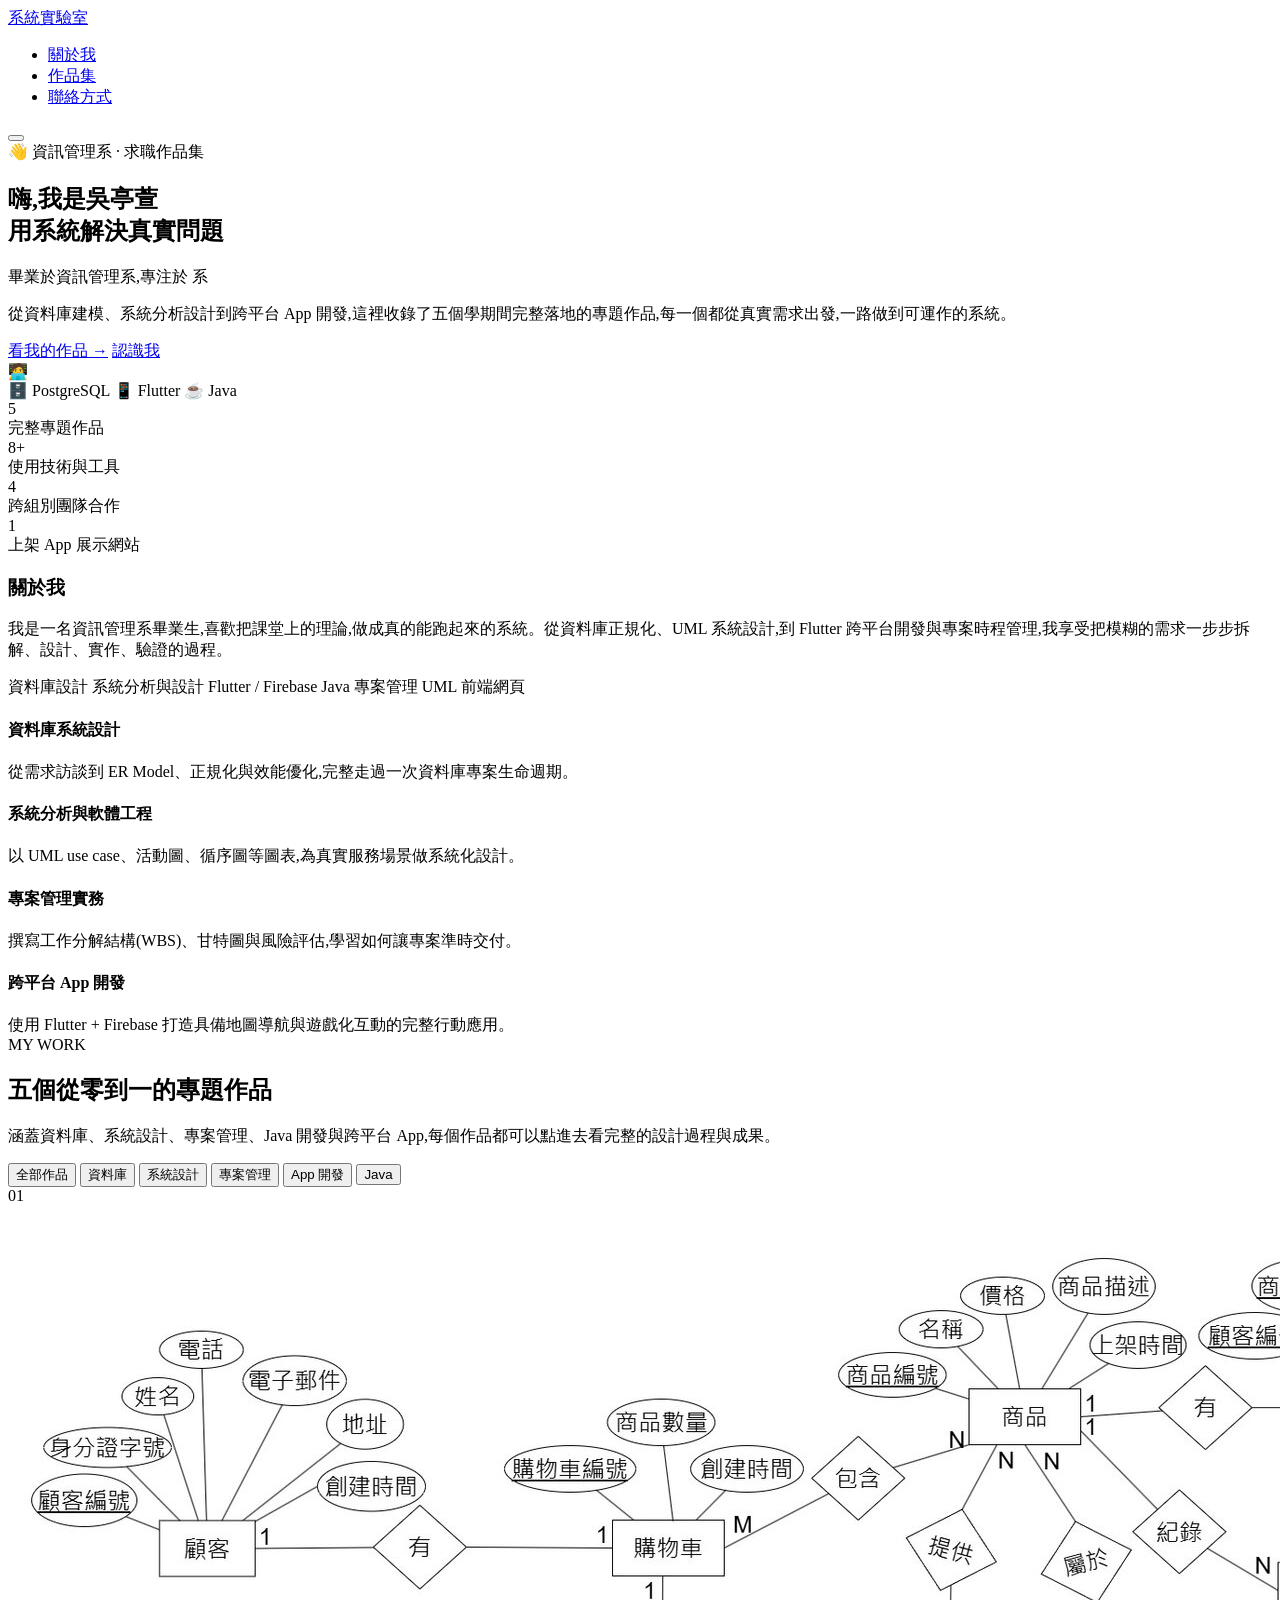
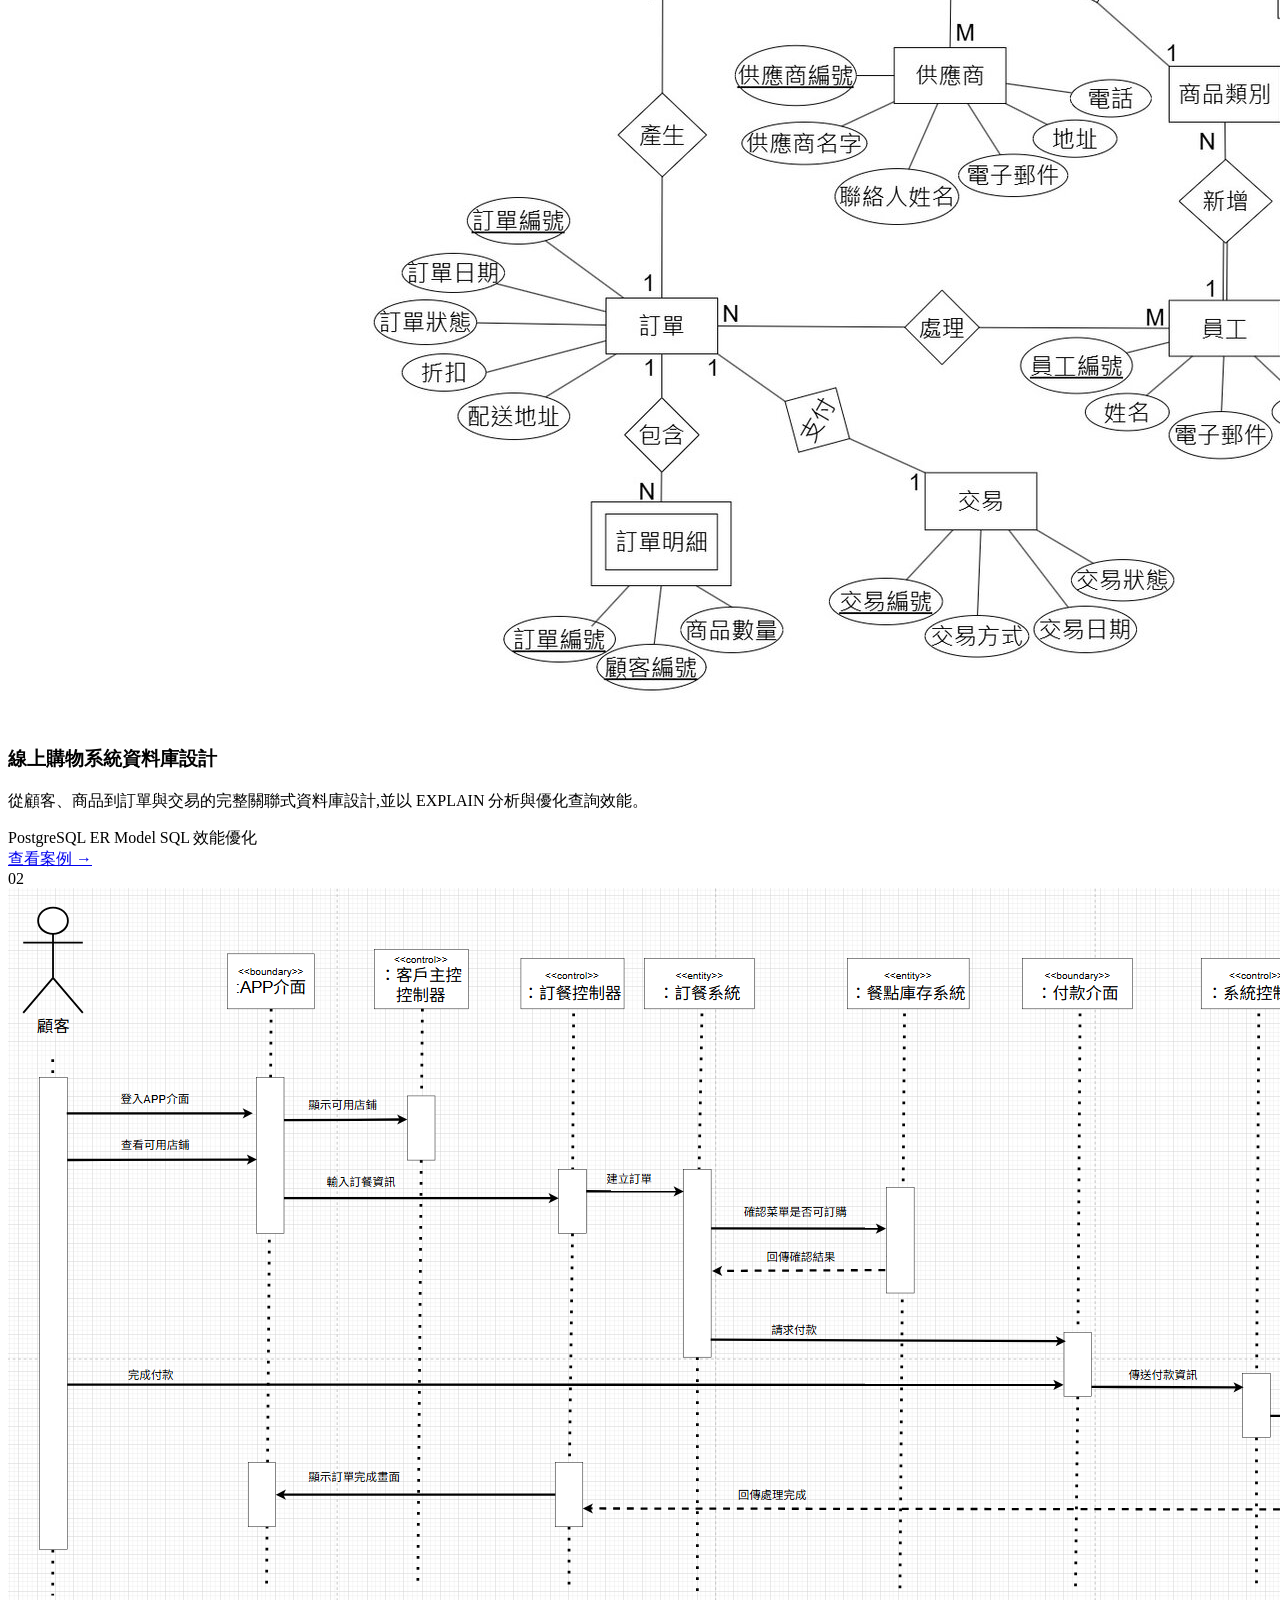
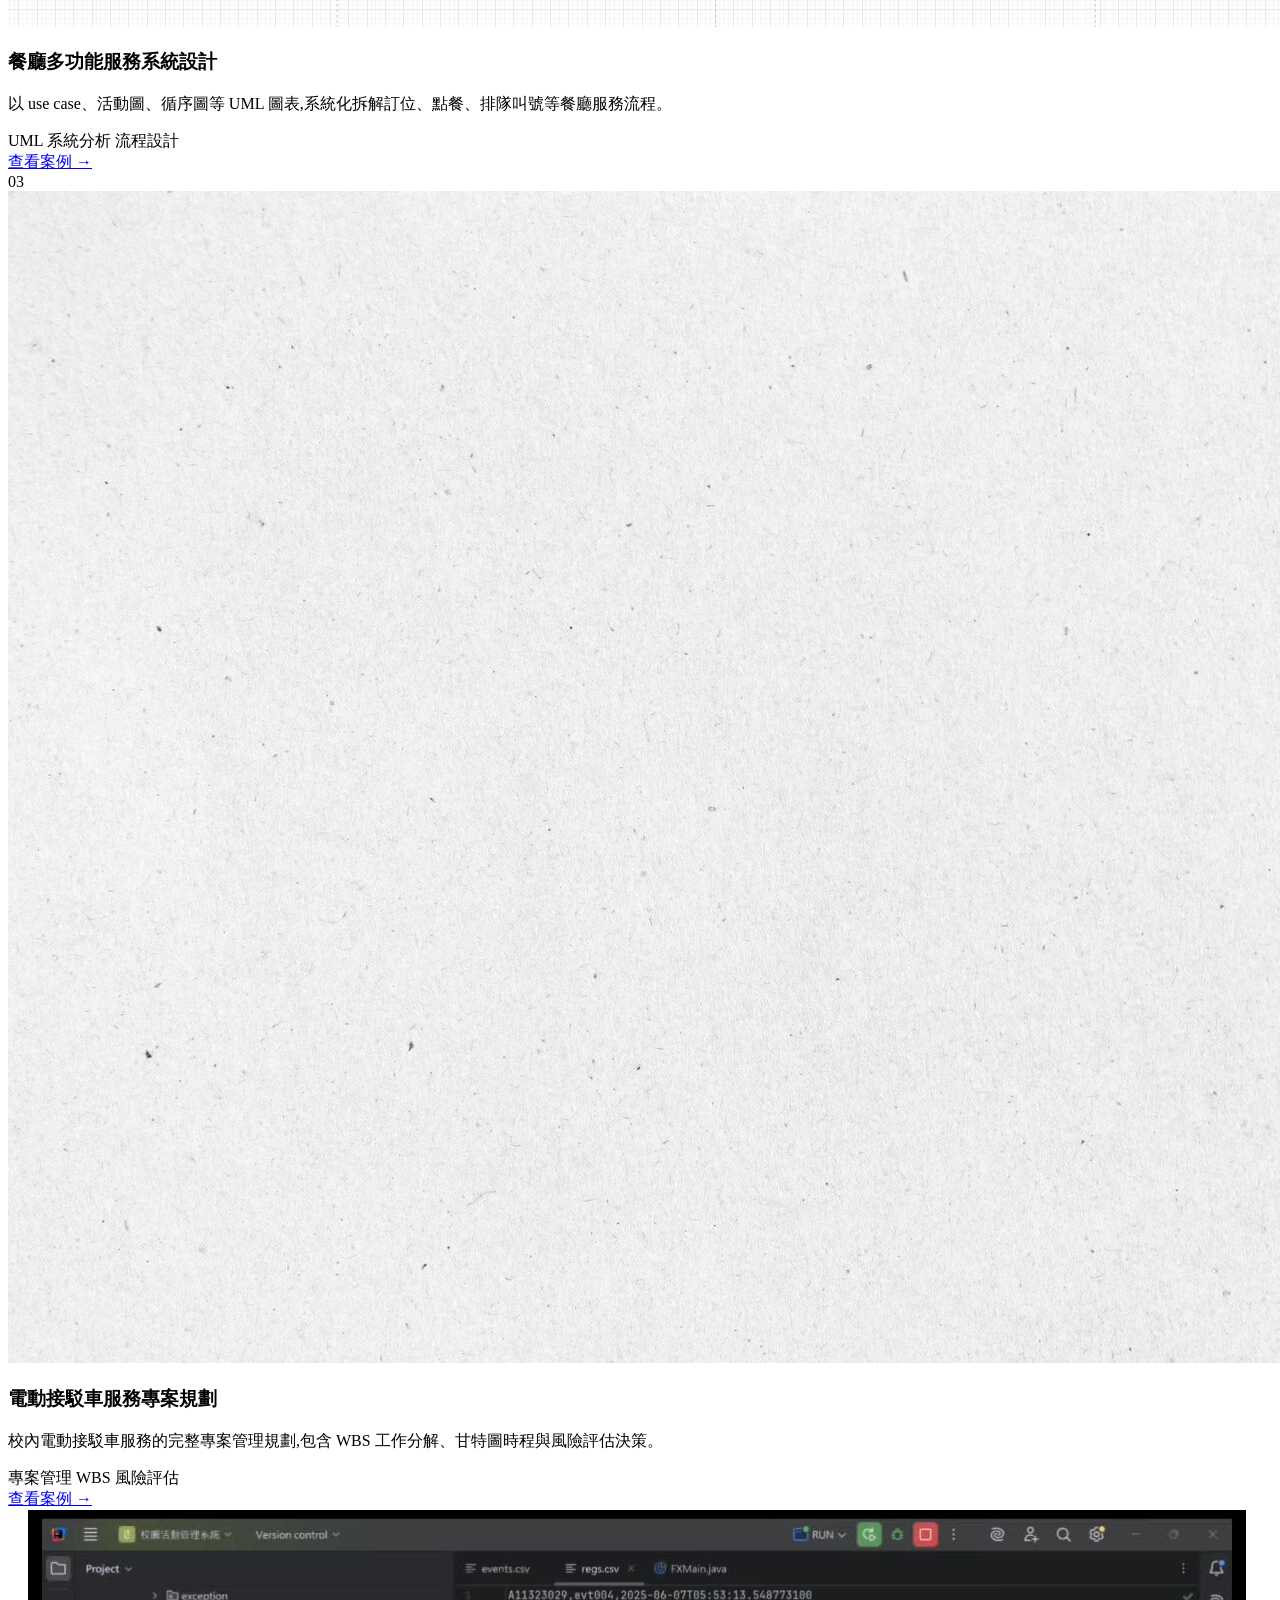
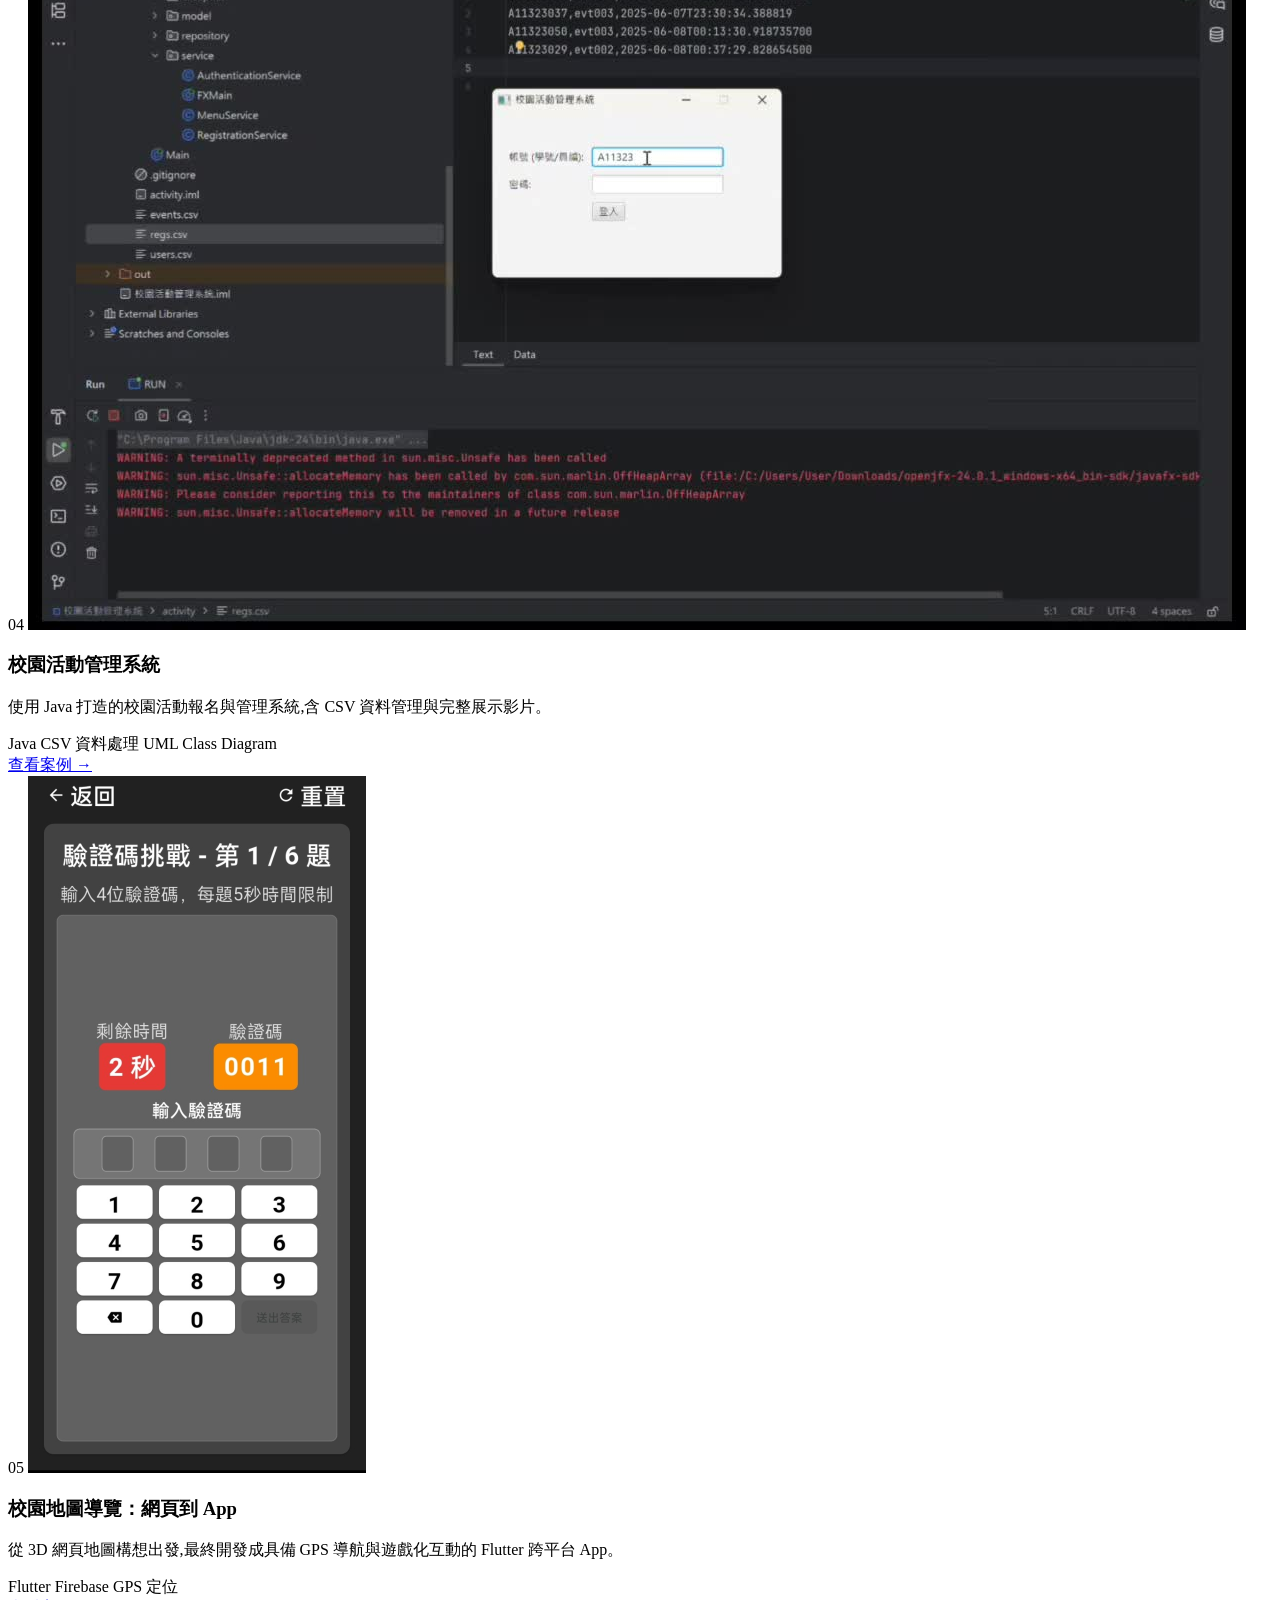
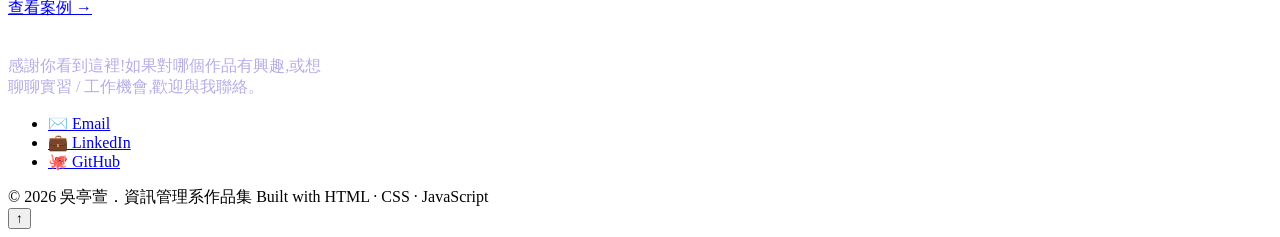
==== index.html @ a308c87e "Update index.html" ====
<!DOCTYPE html>
<html lang="zh-Hant">
<head>
<meta charset="UTF-8">
<meta name="viewport" content="width=device-width, initial-scale=1.0">
<title>吳亭萱｜資訊管理作品集</title>
<meta name="description" content="資訊管理系畢業生作品集 — 資料庫設計、系統分析、行動應用開發與專案管理案例展示">
<link rel="preconnect" href="https://fonts.googleapis.com">
<link href="https://fonts.googleapis.com/css2?family=Fredoka:wght@500;600;700&family=Noto+Sans+TC:wght@400;500;700;900&family=JetBrains+Mono:wght@500&display=swap" rel="stylesheet">
<link rel="stylesheet" href="style.css">
</head>
<body data-page="home">

<nav class="site-nav">
  <div class="container">
    <a href="index.html" class="brand"><span class="dot"></span>系統實驗室</a>
    <ul class="nav-links">
      <li><a href="index.html#about" data-nav="home">關於我</a></li>
      <li><a href="index.html#projects" data-nav="home">作品集</a></li>
      <li><a href="index.html#contact" data-nav="home">聯絡方式</a></li>
    </ul>
    <button class="nav-toggle" aria-label="開啟選單"><span></span></button>
  </div>
</nav>

<!-- ============ HERO ============ -->
<section class="hero">
  <div class="blob-field">
    <div class="blob b1"></div>
    <div class="blob b2"></div>
    <div class="blob b3"></div>
  </div>
  <div class="container hero-inner">
    <div>
      <span class="eyebrow">👋 資訊管理系 · 求職作品集</span>
      <h1>嗨,我是吳亭萱<br><span class="accent">用系統解決真實問題</span></h1>
      <p class="role-line">畢業於資訊管理系,專注於 <span class="type-target" data-roles="[&quot;資料庫設計&quot;,&quot;系統分析與設計&quot;,&quot;跨平台 App 開發&quot;,&quot;專案管理&quot;,&quot;前端網頁開發&quot;]"></span></p>
      <p class="hero-lede">從資料庫建模、系統分析設計到跨平台 App 開發,這裡收錄了五個學期間完整落地的專題作品,每一個都從真實需求出發,一路做到可運作的系統。</p>
      <div class="hero-cta">
        <a href="#projects" class="btn btn-primary">看我的作品 →</a>
        <a href="#about" class="btn btn-ghost">認識我</a>
      </div>
    </div>
    <div class="hero-visual">
      <div class="avatar-card"><span class="emoji">🧑‍💻</span></div>
      <span class="floating-tag t1">🗄️ PostgreSQL</span>
      <span class="floating-tag t2">📱 Flutter</span>
      <span class="floating-tag t3">☕ Java</span>
    </div>
  </div>
</section>

<div class="container">
  <div class="stats-bar">
    <div class="stat-card reveal">
      <div class="stat-num"><span data-count="5">0</span></div>
      <div class="stat-label">完整專題作品</div>
    </div>
    <div class="stat-card reveal d1">
      <div class="stat-num"><span data-count="8">0</span>+</div>
      <div class="stat-label">使用技術與工具</div>
    </div>
    <div class="stat-card reveal d2">
      <div class="stat-num"><span data-count="4">0</span></div>
      <div class="stat-label">跨組別團隊合作</div>
    </div>
    <div class="stat-card reveal d3">
      <div class="stat-num"><span data-count="1">0</span></div>
      <div class="stat-label">上架 App 展示網站</div>
    </div>
  </div>
</div>

<!-- ============ ABOUT ============ -->
<section class="section" id="about">
  <div class="container">
    <div class="about-grid">
      <div class="about-card reveal">
        <h3>關於我</h3>
        <p>我是一名資訊管理系畢業生,喜歡把課堂上的理論,做成真的能跑起來的系統。從資料庫正規化、UML 系統設計,到 Flutter 跨平台開發與專案時程管理,我享受把模糊的需求一步步拆解、設計、實作、驗證的過程。</p>
        <div class="skill-pills">
          <span class="pill">資料庫設計</span>
          <span class="pill pink">系統分析與設計</span>
          <span class="pill mint">Flutter / Firebase</span>
          <span class="pill yellow">Java</span>
          <span class="pill">專案管理</span>
          <span class="pill pink">UML</span>
          <span class="pill mint">前端網頁</span>
        </div>
      </div>
      <div class="timeline reveal d1">
        <div class="timeline-item">
          <span class="timeline-dot"></span>
          <div>
            <h4>資料庫系統設計</h4>
            <span>從需求訪談到 ER Model、正規化與效能優化,完整走過一次資料庫專案生命週期。</span>
          </div>
        </div>
        <div class="timeline-item">
          <span class="timeline-dot"></span>
          <div>
            <h4>系統分析與軟體工程</h4>
            <span>以 UML use case、活動圖、循序圖等圖表,為真實服務場景做系統化設計。</span>
          </div>
        </div>
        <div class="timeline-item">
          <span class="timeline-dot"></span>
          <div>
            <h4>專案管理實務</h4>
            <span>撰寫工作分解結構(WBS)、甘特圖與風險評估,學習如何讓專案準時交付。</span>
          </div>
        </div>
        <div class="timeline-item">
          <span class="timeline-dot"></span>
          <div>
            <h4>跨平台 App 開發</h4>
            <span>使用 Flutter + Firebase 打造具備地圖導航與遊戲化互動的完整行動應用。</span>
          </div>
        </div>
      </div>
    </div>
  </div>
</section>

<!-- ============ PROJECTS ============ -->
<section class="section" id="projects">
  <div class="container">
    <div class="section-head reveal">
      <span class="section-tag">MY WORK</span>
      <h2>五個從零到一的專題作品</h2>
      <p>涵蓋資料庫、系統設計、專案管理、Java 開發與跨平台 App,每個作品都可以點進去看完整的設計過程與成果。</p>
    </div>

    <div class="filter-tabs reveal">
      <button class="filter-tab active" data-filter="all">全部作品</button>
      <button class="filter-tab" data-filter="database">資料庫</button>
      <button class="filter-tab" data-filter="design">系統設計</button>
      <button class="filter-tab" data-filter="management">專案管理</button>
      <button class="filter-tab" data-filter="app">App 開發</button>
      <button class="filter-tab" data-filter="java">Java</button>
    </div>

    <div class="project-grid">

      <article class="project-card reveal" data-cat="database">
        <div class="project-thumb">
          <span class="project-num">01</span>
          <img src="assets/images/database/er_model.jpg" alt="線上購物系統 ER Model">
        </div>
        <div class="project-body">
          <h3>線上購物系統資料庫設計</h3>
          <p>從顧客、商品到訂單與交易的完整關聯式資料庫設計,並以 EXPLAIN 分析與優化查詢效能。</p>
          <div class="tag-stack">
            <span class="sticker c-violet">PostgreSQL</span>
            <span class="sticker c-mint">ER Model</span>
            <span class="sticker c-yellow">SQL 效能優化</span>
          </div>
          <a href="projects/database.html" class="card-link">查看案例 <span class="arrow">→</span></a>
        </div>
      </article>

      <article class="project-card reveal d1" data-cat="design">
        <div class="project-thumb">
          <span class="project-num">02</span>
          <img src="assets/images/restaurant/image44.png" alt="餐廳多功能服務系統">
        </div>
        <div class="project-body">
          <h3>餐廳多功能服務系統設計</h3>
          <p>以 use case、活動圖、循序圖等 UML 圖表,系統化拆解訂位、點餐、排隊叫號等餐廳服務流程。</p>
          <div class="tag-stack">
            <span class="sticker c-pink">UML</span>
            <span class="sticker c-violet">系統分析</span>
            <span class="sticker c-mint">流程設計</span>
          </div>
          <a href="projects/restaurant.html" class="card-link">查看案例 <span class="arrow">→</span></a>
        </div>
      </article>

      <article class="project-card reveal d2" data-cat="management">
        <div class="project-thumb">
          <span class="project-num">03</span>
          <img src="assets/images/shuttle/image1.jpeg" alt="電動接駁車服務專案">
        </div>
        <div class="project-body">
          <h3>電動接駁車服務專案規劃</h3>
          <p>校內電動接駁車服務的完整專案管理規劃,包含 WBS 工作分解、甘特圖時程與風險評估決策。</p>
          <div class="tag-stack">
            <span class="sticker c-yellow">專案管理</span>
            <span class="sticker c-violet">WBS</span>
            <span class="sticker c-mint">風險評估</span>
          </div>
          <a href="projects/shuttle.html" class="card-link">查看案例 <span class="arrow">→</span></a>
        </div>
      </article>

      <article class="project-card reveal d3" data-cat="java">
        <div class="project-thumb">
          <span class="project-num">04</span>
          <img src="assets/images/campusjava/video_thumb.jpg" alt="校園活動管理系統">
        </div>
        <div class="project-body">
          <h3>校園活動管理系統</h3>
          <p>使用 Java 打造的校園活動報名與管理系統,含 CSV 資料管理與完整展示影片。</p>
          <div class="tag-stack">
            <span class="sticker c-yellow">Java</span>
            <span class="sticker c-mint">CSV 資料處理</span>
            <span class="sticker c-pink">UML Class Diagram</span>
          </div>
          <a href="projects/campus-java.html" class="card-link">查看案例 <span class="arrow">→</span></a>
        </div>
      </article>

      <article class="project-card reveal d4" data-cat="app,web">
        <div class="project-thumb">
          <span class="project-num">05</span>
          <img src="assets/images/campusmap/map.png" alt="校園地圖導覽 App">
        </div>
        <div class="project-body">
          <h3>校園地圖導覽：網頁到 App</h3>
          <p>從 3D 網頁地圖構想出發,最終開發成具備 GPS 導航與遊戲化互動的 Flutter 跨平台 App。</p>
          <div class="tag-stack">
            <span class="sticker c-violet">Flutter</span>
            <span class="sticker c-mint">Firebase</span>
            <span class="sticker c-pink">GPS 定位</span>
          </div>
          <a href="projects/campus-map.html" class="card-link">查看案例 <span class="arrow">→</span></a>
        </div>
      </article>

    </div>
  </div>
</section>

<!-- ============ CONTACT / FOOTER ============ -->
<footer id="contact">
  <div class="container footer-inner">
    <div>
      <div class="brand" style="color:#fff; margin-bottom:10px;"><span class="dot"></span>系統實驗室</div>
      <p style="color:#B4AEE8; max-width: 320px;">感謝你看到這裡!如果對哪個作品有興趣,或想聊聊實習 / 工作機會,歡迎與我聯絡。</p>
    </div>
    <ul class="footer-links">
      <li><a href="mailto:a11323037@yuntech.edu.tw">✉️ Email</a></li>
      <li><a href="#">💼 LinkedIn</a></li>
      <li><a href="#">🐙 GitHub</a></li>
    </ul>
  </div>
  <div class="container footer-bottom">
    <span>© 2026 吳亭萱．資訊管理系作品集</span>
    <span>Built with HTML · CSS · JavaScript</span>
  </div>
</footer>

<script src="main.js"></script>
</body>
</html>
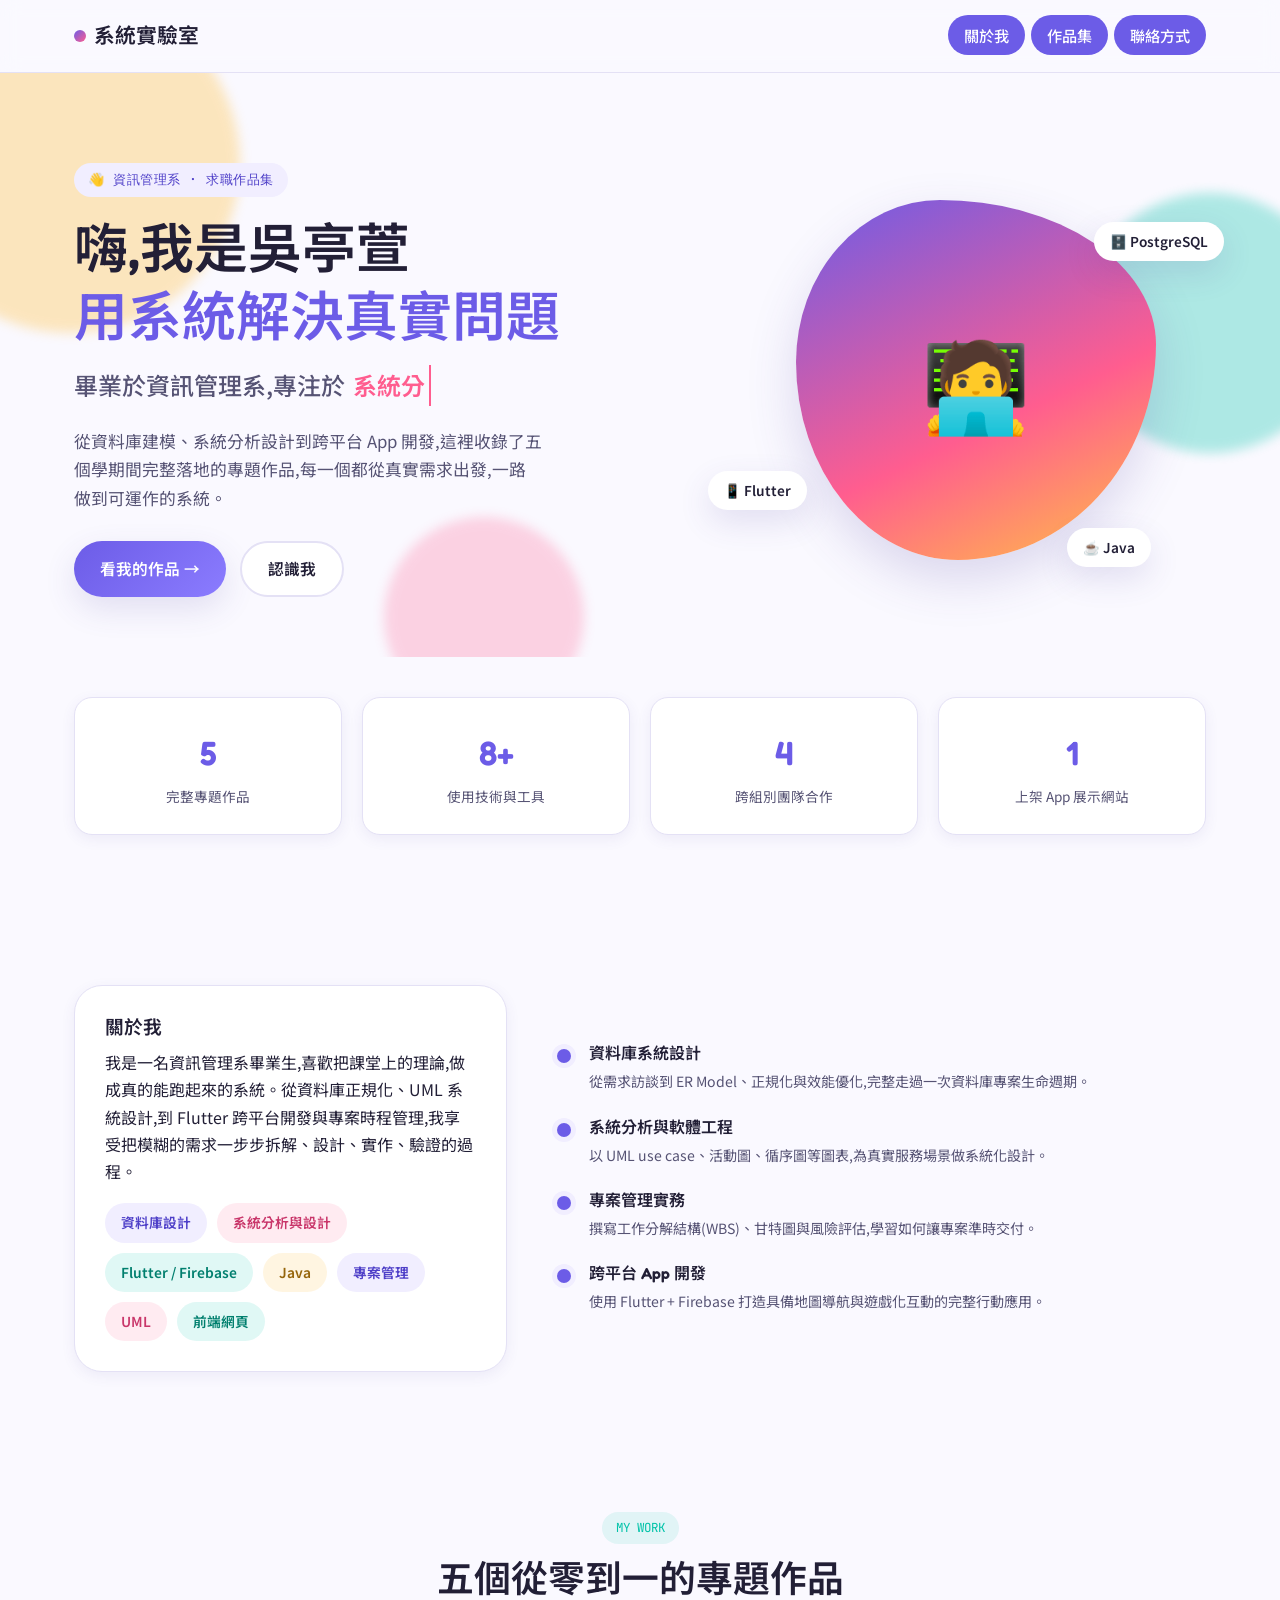
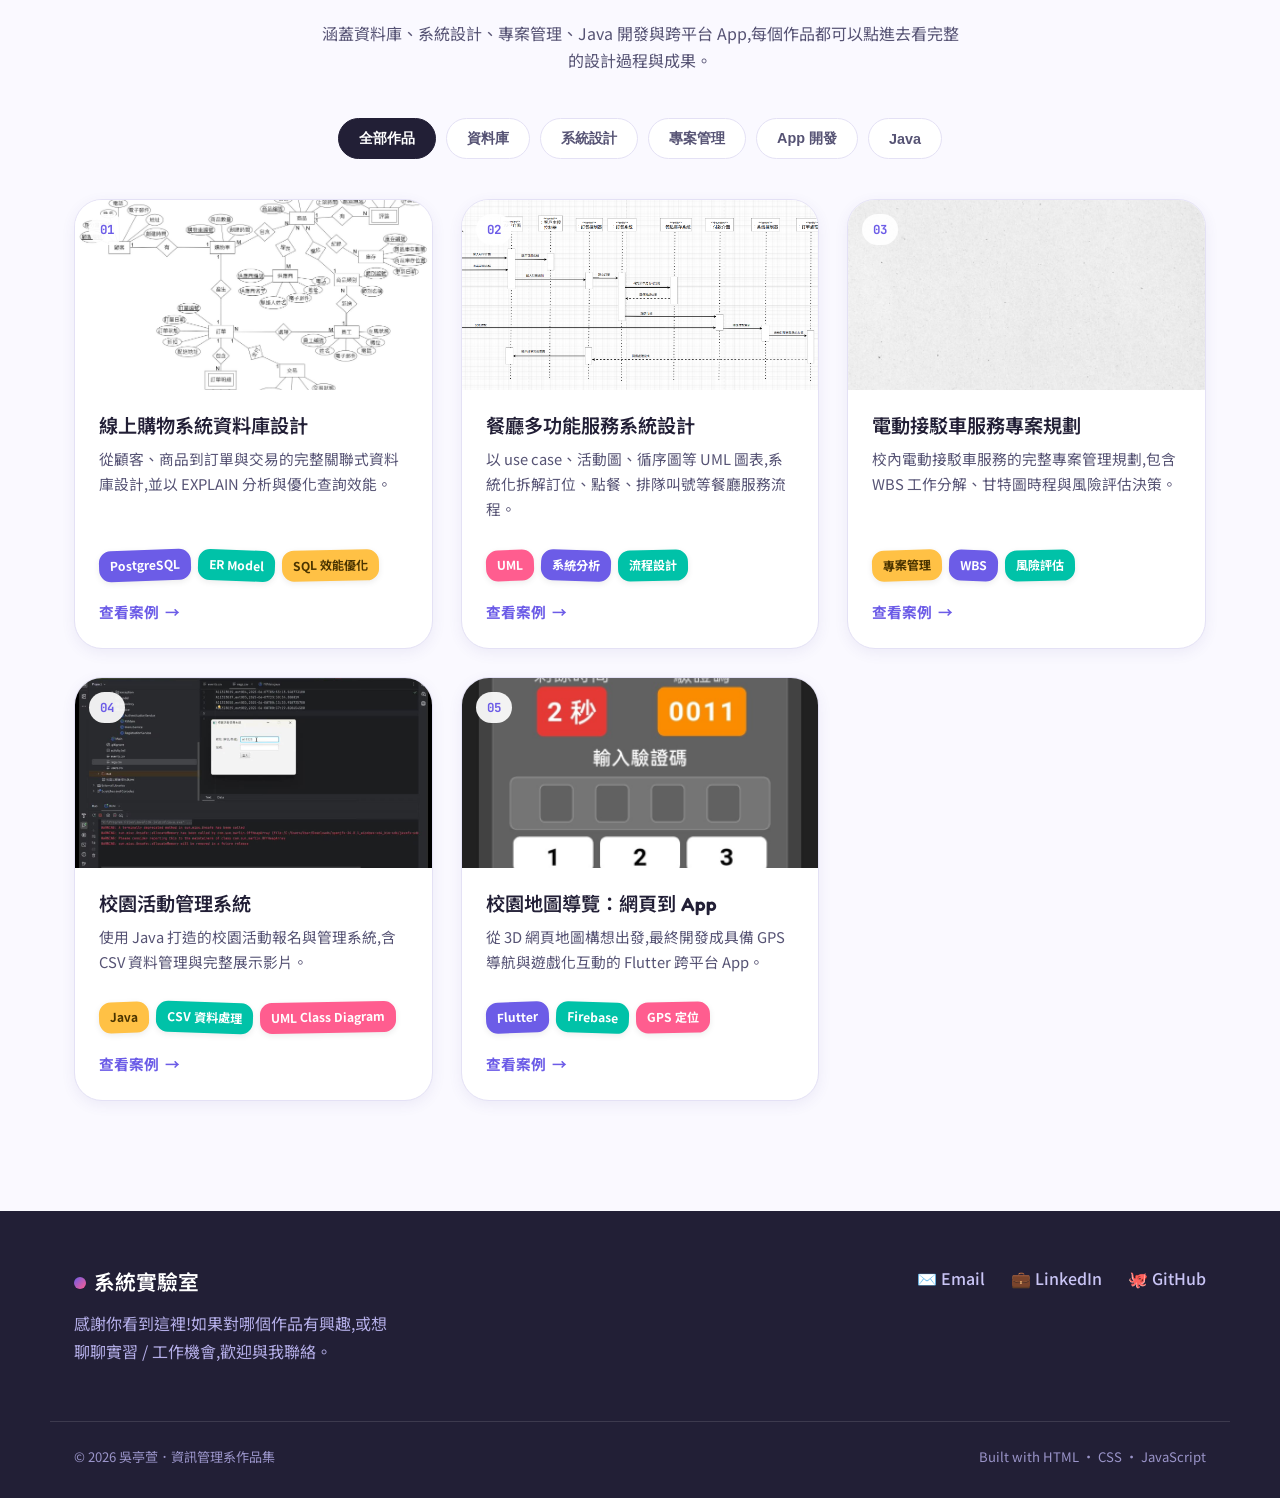
==== commit e65ed6f7: "Update index.html" ====
--- a/index.html
+++ b/index.html
@@ -239,9 +239,9 @@
       <p style="color:#B4AEE8; max-width: 320px;">感謝你看到這裡!如果對哪個作品有興趣,或想聊聊實習 / 工作機會,歡迎與我聯絡。</p>
     </div>
     <ul class="footer-links">
-      <li><a href="mailto:a11323037@yuntech.edu.tw">✉️ Email</a></li>
+      <li><a href="wutingxuan7@gmail.com">✉️ Email</a></li>
       <li><a href="#">💼 LinkedIn</a></li>
-      <li><a href="#">🐙 GitHub</a></li>
+      <li><a href="https://github.com/whiiiiiiiiiiiite/my-Portfolio.git">🐙 GitHub</a></li>
     </ul>
   </div>
   <div class="container footer-bottom">
--- a/style.css
+++ b/style.css
@@ -0,0 +1,743 @@
+/* ============================================================
+   系統實驗室 Portfolio — Design Tokens
+   ============================================================ */
+:root {
+  /* Color palette — 活潑清新 */
+  --violet: #6C5CE7;
+  --violet-dark: #4E3FC8;
+  --pink: #FF5D8F;
+  --mint: #00C2A8;
+  --yellow: #FFC145;
+  --sky: #3E9DFF;
+  --bg: #FAF9FF;
+  --bg-alt: #F1EEFF;
+  --card: #FFFFFF;
+  --ink: #221F36;
+  --ink-soft: #565374;
+  --line: #E4E1F5;
+
+  --radius-lg: 28px;
+  --radius-md: 18px;
+  --radius-sm: 12px;
+  --radius-pill: 999px;
+
+  --shadow-sm: 0 4px 14px rgba(76, 63, 156, 0.08);
+  --shadow-md: 0 12px 32px rgba(76, 63, 156, 0.14);
+  --shadow-lg: 0 20px 50px rgba(76, 63, 156, 0.18);
+
+  --font-display: 'Fredoka', 'Noto Sans TC', sans-serif;
+  --font-body: 'Noto Sans TC', 'Inter', sans-serif;
+  --font-mono: 'JetBrains Mono', monospace;
+
+  --maxw: 1180px;
+}
+
+* { box-sizing: border-box; }
+html { scroll-behavior: smooth; }
+
+body {
+  margin: 0;
+  background: var(--bg);
+  color: var(--ink);
+  font-family: var(--font-body);
+  line-height: 1.7;
+  -webkit-font-smoothing: antialiased;
+  overflow-x: hidden;
+}
+
+img { max-width: 100%; display: block; }
+a { color: inherit; text-decoration: none; }
+ul { margin: 0; padding: 0; list-style: none; }
+h1, h2, h3, h4 {
+  font-family: var(--font-display);
+  font-weight: 600;
+  margin: 0 0 0.5em;
+  line-height: 1.25;
+}
+p { margin: 0 0 1em; }
+
+.container {
+  max-width: var(--maxw);
+  margin: 0 auto;
+  padding: 0 24px;
+}
+
+/* Reduced motion respect */
+@media (prefers-reduced-motion: reduce) {
+  html { scroll-behavior: auto; }
+  * { animation-duration: 0.01ms !important; animation-iteration-count: 1 !important; transition-duration: 0.01ms !important; }
+}
+
+/* ============================================================
+   Background blobs (signature ambience)
+   ============================================================ */
+.blob-field {
+  position: absolute;
+  inset: 0;
+  overflow: hidden;
+  z-index: 0;
+  pointer-events: none;
+}
+.blob {
+  position: absolute;
+  border-radius: 50%;
+  filter: blur(6px);
+  opacity: 0.5;
+}
+.blob.b1 { width: 340px; height: 340px; background: var(--yellow); top: -80px; left: -100px; opacity: .35;}
+.blob.b2 { width: 260px; height: 260px; background: var(--mint); top: 120px; right: -60px; opacity: .3; }
+.blob.b3 { width: 200px; height: 200px; background: var(--pink); bottom: -60px; left: 30%; opacity: .25; }
+
+/* ============================================================
+   Nav
+   ============================================================ */
+.site-nav {
+  position: sticky;
+  top: 0;
+  z-index: 100;
+  background: rgba(250, 249, 255, 0.85);
+  backdrop-filter: blur(10px);
+  border-bottom: 1px solid var(--line);
+}
+.site-nav .container {
+  display: flex;
+  align-items: center;
+  justify-content: space-between;
+  height: 72px;
+}
+.brand {
+  font-family: var(--font-display);
+  font-weight: 600;
+  font-size: 1.3rem;
+  display: flex;
+  align-items: center;
+  gap: 8px;
+}
+.brand .dot {
+  width: 12px; height: 12px;
+  border-radius: 50%;
+  background: linear-gradient(135deg, var(--violet), var(--pink));
+  display: inline-block;
+}
+.nav-links {
+  display: flex;
+  gap: 6px;
+  align-items: center;
+}
+.nav-links a {
+  padding: 9px 16px;
+  border-radius: var(--radius-pill);
+  font-weight: 500;
+  font-size: 0.95rem;
+  color: var(--ink-soft);
+  transition: background .2s ease, color .2s ease;
+}
+.nav-links a:hover, .nav-links a.active {
+  background: var(--violet);
+  color: #fff;
+}
+.nav-toggle {
+  display: none;
+  width: 42px; height: 42px;
+  border-radius: var(--radius-sm);
+  border: none;
+  background: var(--bg-alt);
+  cursor: pointer;
+  position: relative;
+}
+.nav-toggle span, .nav-toggle::before, .nav-toggle::after {
+  content: '';
+  position: absolute;
+  left: 10px; right: 10px;
+  height: 2px;
+  background: var(--ink);
+  transition: transform .25s ease, opacity .25s ease;
+}
+.nav-toggle::before { top: 14px; }
+.nav-toggle span { top: 20px; }
+.nav-toggle::after { top: 26px; }
+.nav-toggle.open::before { transform: translateY(6px) rotate(45deg); }
+.nav-toggle.open::after { transform: translateY(-6px) rotate(-45deg); }
+.nav-toggle.open span { opacity: 0; }
+
+/* ============================================================
+   Buttons
+   ============================================================ */
+.btn {
+  display: inline-flex;
+  align-items: center;
+  gap: 8px;
+  padding: 13px 26px;
+  border-radius: var(--radius-pill);
+  font-weight: 600;
+  font-size: 0.98rem;
+  cursor: pointer;
+  border: none;
+  transition: transform .18s ease, box-shadow .18s ease;
+}
+.btn:hover { transform: translateY(-2px); }
+.btn-primary {
+  background: linear-gradient(135deg, var(--violet), #8B7CFF);
+  color: #fff;
+  box-shadow: var(--shadow-md);
+}
+.btn-primary:hover { box-shadow: var(--shadow-lg); }
+.btn-ghost {
+  background: #fff;
+  color: var(--ink);
+  border: 2px solid var(--line);
+}
+.btn-ghost:hover { border-color: var(--violet); color: var(--violet); }
+.btn-sm { padding: 9px 18px; font-size: 0.88rem; }
+
+/* ============================================================
+   Hero
+   ============================================================ */
+.hero {
+  position: relative;
+  padding: 90px 0 60px;
+}
+.hero-inner {
+  position: relative;
+  z-index: 2;
+  display: grid;
+  grid-template-columns: 1.15fr 0.85fr;
+  gap: 48px;
+  align-items: center;
+}
+.eyebrow {
+  display: inline-flex;
+  align-items: center;
+  gap: 8px;
+  font-family: var(--font-mono);
+  font-size: 0.82rem;
+  letter-spacing: .04em;
+  background: var(--bg-alt);
+  color: var(--violet-dark);
+  padding: 6px 14px;
+  border-radius: var(--radius-pill);
+  margin-bottom: 18px;
+}
+.hero h1 {
+  font-size: clamp(2.2rem, 4.2vw, 3.4rem);
+  margin-bottom: 14px;
+}
+.hero h1 .accent { color: var(--violet); }
+.role-line {
+  font-size: clamp(1.1rem, 2vw, 1.5rem);
+  font-weight: 500;
+  color: var(--ink-soft);
+  height: 1.8em;
+  display: flex;
+  align-items: center;
+  margin-bottom: 20px;
+}
+.role-line .type-target {
+  color: var(--pink);
+  font-weight: 600;
+  margin-left: 8px;
+  border-right: 2px solid var(--pink);
+  padding-right: 4px;
+}
+.hero-lede {
+  max-width: 52ch;
+  color: var(--ink-soft);
+  font-size: 1.05rem;
+  margin-bottom: 28px;
+}
+.hero-cta { display: flex; gap: 14px; flex-wrap: wrap; }
+
+.hero-visual {
+  position: relative;
+  display: flex;
+  align-items: center;
+  justify-content: center;
+}
+.avatar-card {
+  position: relative;
+  width: 100%;
+  max-width: 360px;
+  aspect-ratio: 1;
+  border-radius: 40% 60% 55% 45% / 45% 40% 60% 55%;
+  background: linear-gradient(155deg, var(--violet), var(--pink) 60%, var(--yellow));
+  display: flex;
+  align-items: center;
+  justify-content: center;
+  box-shadow: var(--shadow-lg);
+  animation: blob-morph 10s ease-in-out infinite;
+}
+.avatar-card .emoji { font-size: 5.5rem; }
+@keyframes blob-morph {
+  0%, 100% { border-radius: 40% 60% 55% 45% / 45% 40% 60% 55%; }
+  50% { border-radius: 58% 42% 40% 60% / 55% 60% 40% 45%; }
+}
+.floating-tag {
+  position: absolute;
+  background: #fff;
+  padding: 8px 16px;
+  border-radius: var(--radius-pill);
+  box-shadow: var(--shadow-md);
+  font-size: 0.85rem;
+  font-weight: 600;
+  display: flex;
+  align-items: center;
+  gap: 6px;
+  animation: float 5s ease-in-out infinite;
+}
+.floating-tag.t1 { top: 6%; right: -4%; animation-delay: .2s; }
+.floating-tag.t2 { bottom: 14%; left: -8%; animation-delay: 1.2s; }
+.floating-tag.t3 { bottom: -2%; right: 12%; animation-delay: 2.1s; }
+@keyframes float {
+  0%, 100% { transform: translateY(0); }
+  50% { transform: translateY(-10px); }
+}
+
+/* ============================================================
+   Stats
+   ============================================================ */
+.stats-bar {
+  display: grid;
+  grid-template-columns: repeat(4, 1fr);
+  gap: 20px;
+  margin: 40px 0 80px;
+}
+.stat-card {
+  background: var(--card);
+  border-radius: var(--radius-md);
+  padding: 26px 20px;
+  text-align: center;
+  box-shadow: var(--shadow-sm);
+  border: 1px solid var(--line);
+}
+.stat-num {
+  font-family: var(--font-display);
+  font-size: 2.1rem;
+  font-weight: 600;
+  color: var(--violet);
+}
+.stat-label { font-size: 0.85rem; color: var(--ink-soft); margin-top: 4px; }
+
+/* ============================================================
+   Section headers
+   ============================================================ */
+.section { padding: 70px 0; }
+.section-head { max-width: 640px; margin: 0 auto 44px; text-align: center; }
+.section-head h2 { font-size: clamp(1.7rem, 3vw, 2.3rem); }
+.section-head p { color: var(--ink-soft); }
+.section-tag {
+  display: inline-block;
+  font-family: var(--font-mono);
+  font-size: 0.78rem;
+  color: var(--mint);
+  background: rgba(0,194,168,0.1);
+  padding: 5px 14px;
+  border-radius: var(--radius-pill);
+  margin-bottom: 12px;
+}
+
+/* ============================================================
+   About
+   ============================================================ */
+.about-grid {
+  display: grid;
+  grid-template-columns: 0.8fr 1.2fr;
+  gap: 50px;
+  align-items: center;
+}
+.about-card {
+  background: var(--card);
+  border-radius: var(--radius-lg);
+  padding: 30px;
+  box-shadow: var(--shadow-sm);
+  border: 1px solid var(--line);
+}
+.skill-pills { display: flex; flex-wrap: wrap; gap: 10px; margin-top: 18px; }
+.pill {
+  background: var(--bg-alt);
+  color: var(--violet-dark);
+  padding: 8px 16px;
+  border-radius: var(--radius-pill);
+  font-size: 0.86rem;
+  font-weight: 600;
+}
+.pill.pink { background: rgba(255,93,143,.12); color: #C9366A; }
+.pill.mint { background: rgba(0,194,168,.12); color: #007F6E; }
+.pill.yellow { background: rgba(255,193,69,.16); color: #96650A; }
+
+.timeline { display: flex; flex-direction: column; gap: 22px; }
+.timeline-item { display: flex; gap: 18px; }
+.timeline-dot {
+  width: 14px; height: 14px; border-radius: 50%;
+  background: var(--violet); margin-top: 6px; flex-shrink: 0;
+  box-shadow: 0 0 0 5px var(--bg-alt);
+}
+.timeline-item h4 { margin-bottom: 4px; }
+.timeline-item span { color: var(--ink-soft); font-size: 0.88rem; }
+
+/* ============================================================
+   Filter tabs
+   ============================================================ */
+.filter-tabs {
+  display: flex;
+  gap: 10px;
+  flex-wrap: wrap;
+  justify-content: center;
+  margin-bottom: 40px;
+}
+.filter-tab {
+  padding: 10px 20px;
+  border-radius: var(--radius-pill);
+  background: var(--card);
+  border: 1.5px solid var(--line);
+  font-weight: 600;
+  font-size: 0.9rem;
+  cursor: pointer;
+  transition: all .2s ease;
+  color: var(--ink-soft);
+}
+.filter-tab:hover { border-color: var(--violet); color: var(--violet); }
+.filter-tab.active {
+  background: var(--ink);
+  border-color: var(--ink);
+  color: #fff;
+}
+
+/* ============================================================
+   Project cards grid
+   ============================================================ */
+.project-grid {
+  display: grid;
+  grid-template-columns: repeat(auto-fit, minmax(320px, 1fr));
+  gap: 28px;
+}
+.project-card {
+  background: var(--card);
+  border-radius: var(--radius-lg);
+  overflow: hidden;
+  border: 1px solid var(--line);
+  box-shadow: var(--shadow-sm);
+  transition: transform .3s ease, box-shadow .3s ease;
+  display: flex;
+  flex-direction: column;
+}
+.project-card:hover { transform: translateY(-8px); box-shadow: var(--shadow-lg); }
+.project-thumb {
+  height: 190px;
+  overflow: hidden;
+  position: relative;
+  background: var(--bg-alt);
+}
+.project-thumb img {
+  width: 100%; height: 100%; object-fit: cover;
+  transition: transform .4s ease;
+}
+.project-card:hover .project-thumb img { transform: scale(1.06); }
+.project-num {
+  position: absolute;
+  top: 14px; left: 14px;
+  background: rgba(255,255,255,0.92);
+  font-family: var(--font-mono);
+  font-size: 0.78rem;
+  font-weight: 700;
+  padding: 5px 11px;
+  border-radius: var(--radius-pill);
+  color: var(--violet);
+}
+.project-body { padding: 24px; display: flex; flex-direction: column; flex: 1; }
+.project-body h3 { font-size: 1.2rem; margin-bottom: 8px; }
+.project-body p { color: var(--ink-soft); font-size: 0.92rem; flex: 1; }
+.tag-stack { display: flex; flex-wrap: wrap; gap: 7px; margin: 14px 0 18px; }
+.sticker {
+  font-size: 0.76rem;
+  font-weight: 700;
+  padding: 5px 11px;
+  border-radius: var(--radius-sm);
+  transform: rotate(var(--r, -2deg));
+  box-shadow: 0 2px 6px rgba(0,0,0,0.08);
+}
+.sticker:nth-child(2n) { --r: 2deg; }
+.sticker:nth-child(3n) { --r: -1deg; }
+.sticker.c-violet { background: var(--violet); color: #fff; }
+.sticker.c-pink { background: var(--pink); color: #fff; }
+.sticker.c-mint { background: var(--mint); color: #fff; }
+.sticker.c-yellow { background: var(--yellow); color: #4A3400; }
+.sticker.c-sky { background: var(--sky); color: #fff; }
+.card-link {
+  display: inline-flex;
+  align-items: center;
+  gap: 6px;
+  font-weight: 700;
+  color: var(--violet);
+  font-size: 0.92rem;
+}
+.card-link .arrow { transition: transform .2s ease; }
+.project-card:hover .card-link .arrow { transform: translateX(5px); }
+
+/* ============================================================
+   Reveal-on-scroll
+   ============================================================ */
+.reveal {
+  opacity: 0;
+  transform: translateY(24px);
+  transition: opacity .7s ease, transform .7s ease;
+}
+.reveal.in-view { opacity: 1; transform: translateY(0); }
+.reveal.d1 { transition-delay: .08s; }
+.reveal.d2 { transition-delay: .16s; }
+.reveal.d3 { transition-delay: .24s; }
+.reveal.d4 { transition-delay: .32s; }
+
+/* ============================================================
+   Footer
+   ============================================================ */
+footer {
+  background: var(--ink);
+  color: #E7E4FF;
+  padding: 54px 0 30px;
+  margin-top: 40px;
+}
+.footer-inner { display: flex; justify-content: space-between; align-items: flex-start; flex-wrap: wrap; gap: 30px; }
+.footer-links { display: flex; gap: 26px; flex-wrap: wrap; }
+.footer-links a { color: #C9C4F5; font-weight: 500; }
+.footer-links a:hover { color: #fff; }
+.footer-bottom {
+  margin-top: 40px;
+  padding-top: 24px;
+  border-top: 1px solid rgba(255,255,255,0.12);
+  font-size: 0.82rem;
+  color: #9A94C9;
+  display: flex;
+  justify-content: space-between;
+  flex-wrap: wrap;
+  gap: 10px;
+}
+
+/* ============================================================
+   Back to top
+   ============================================================ */
+.back-to-top {
+  position: fixed;
+  right: 24px; bottom: 24px;
+  width: 48px; height: 48px;
+  border-radius: 50%;
+  background: var(--violet);
+  color: #fff;
+  border: none;
+  cursor: pointer;
+  display: flex;
+  align-items: center;
+  justify-content: center;
+  box-shadow: var(--shadow-md);
+  opacity: 0;
+  visibility: hidden;
+  transform: translateY(10px);
+  transition: all .3s ease;
+  z-index: 90;
+  font-size: 1.2rem;
+}
+.back-to-top.show { opacity: 1; visibility: visible; transform: translateY(0); }
+.back-to-top:hover { background: var(--violet-dark); }
+
+/* ============================================================
+   Project detail page
+   ============================================================ */
+.proj-header {
+  padding: 60px 0 40px;
+  position: relative;
+}
+.proj-header .container { position: relative; z-index: 2; }
+.back-link {
+  display: inline-flex;
+  align-items: center;
+  gap: 6px;
+  color: var(--ink-soft);
+  font-weight: 600;
+  font-size: 0.9rem;
+  margin-bottom: 22px;
+}
+.back-link:hover { color: var(--violet); }
+.proj-header h1 { font-size: clamp(1.9rem, 4vw, 2.7rem); max-width: 800px; }
+.proj-subtitle { color: var(--ink-soft); font-size: 1.05rem; max-width: 640px; margin-bottom: 22px; }
+.proj-meta {
+  display: flex;
+  gap: 34px;
+  flex-wrap: wrap;
+  margin: 28px 0;
+  padding: 22px 0;
+  border-top: 1px solid var(--line);
+  border-bottom: 1px solid var(--line);
+}
+.meta-item .label { font-size: 0.76rem; text-transform: uppercase; letter-spacing: .05em; color: var(--ink-soft); margin-bottom: 4px; }
+.meta-item .value { font-weight: 700; font-family: var(--font-display); }
+.proj-cover {
+  border-radius: var(--radius-lg);
+  overflow: hidden;
+  box-shadow: var(--shadow-lg);
+  margin: 30px 0 10px;
+  border: 1px solid var(--line);
+}
+.proj-cover img { width: 100%; }
+
+.content-grid {
+  display: grid;
+  grid-template-columns: 1fr 1fr;
+  gap: 40px;
+  margin-bottom: 60px;
+}
+.content-block h3 {
+  font-size: 1.25rem;
+  display: flex;
+  align-items: center;
+  gap: 10px;
+}
+.content-block h3 .num {
+  font-family: var(--font-mono);
+  font-size: 0.85rem;
+  background: var(--bg-alt);
+  color: var(--violet);
+  width: 28px; height: 28px;
+  border-radius: 50%;
+  display: flex;
+  align-items: center;
+  justify-content: center;
+}
+.content-block p, .content-block li { color: var(--ink-soft); }
+.content-block ul { display: flex; flex-direction: column; gap: 8px; }
+.content-block li { position: relative; padding-left: 22px; }
+.content-block li::before {
+  content: '';
+  position: absolute; left: 0; top: 9px;
+  width: 8px; height: 8px; border-radius: 2px;
+  background: var(--mint);
+  transform: rotate(45deg);
+}
+
+.gallery {
+  display: grid;
+  grid-template-columns: repeat(auto-fit, minmax(260px, 1fr));
+  gap: 18px;
+  margin: 20px 0 60px;
+}
+.gallery figure {
+  margin: 0;
+  border-radius: var(--radius-md);
+  overflow: hidden;
+  border: 1px solid var(--line);
+  background: var(--card);
+  cursor: zoom-in;
+  box-shadow: var(--shadow-sm);
+}
+.gallery img {
+  width: 100%; height: 210px; object-fit: cover;
+  transition: transform .35s ease;
+}
+.gallery figure:hover img { transform: scale(1.05); }
+.gallery figcaption {
+  padding: 12px 16px;
+  font-size: 0.85rem;
+  color: var(--ink-soft);
+  font-weight: 600;
+}
+
+.video-block {
+  border-radius: var(--radius-lg);
+  overflow: hidden;
+  border: 1px solid var(--line);
+  box-shadow: var(--shadow-md);
+  margin: 20px 0 60px;
+}
+.video-block video { width: 100%; display: block; background: #000; }
+
+.resource-row { display: flex; gap: 14px; flex-wrap: wrap; margin-bottom: 60px; }
+.resource-chip {
+  display: flex;
+  align-items: center;
+  gap: 10px;
+  background: var(--card);
+  border: 1px solid var(--line);
+  padding: 12px 18px;
+  border-radius: var(--radius-md);
+  font-weight: 600;
+  font-size: 0.9rem;
+  box-shadow: var(--shadow-sm);
+  transition: transform .2s ease, border-color .2s ease;
+}
+.resource-chip:hover { transform: translateY(-3px); border-color: var(--violet); }
+
+.next-project {
+  background: linear-gradient(135deg, var(--violet), #8B7CFF);
+  border-radius: var(--radius-lg);
+  padding: 40px;
+  color: #fff;
+  display: flex;
+  justify-content: space-between;
+  align-items: center;
+  flex-wrap: wrap;
+  gap: 20px;
+  margin-bottom: 20px;
+}
+.next-project .label { font-family: var(--font-mono); font-size: 0.8rem; opacity: .85; }
+.next-project h3 { margin: 6px 0 0; font-size: 1.4rem; }
+.next-project .btn-ghost { background: #fff; border-color: #fff; }
+
+/* ============================================================
+   Lightbox
+   ============================================================ */
+.lightbox {
+  position: fixed; inset: 0;
+  background: rgba(20, 18, 40, 0.92);
+  display: none;
+  align-items: center;
+  justify-content: center;
+  z-index: 200;
+  padding: 40px;
+}
+.lightbox.open { display: flex; }
+.lightbox img {
+  max-width: 90vw; max-height: 82vh;
+  border-radius: var(--radius-md);
+  box-shadow: 0 20px 60px rgba(0,0,0,0.5);
+}
+.lightbox-caption {
+  position: absolute;
+  bottom: 30px; left: 0; right: 0;
+  text-align: center;
+  color: #fff;
+  font-size: 0.95rem;
+}
+.lightbox-close, .lightbox-prev, .lightbox-next {
+  position: absolute;
+  background: rgba(255,255,255,0.12);
+  color: #fff;
+  border: none;
+  width: 46px; height: 46px;
+  border-radius: 50%;
+  font-size: 1.3rem;
+  cursor: pointer;
+  display: flex; align-items: center; justify-content: center;
+  transition: background .2s ease;
+}
+.lightbox-close:hover, .lightbox-prev:hover, .lightbox-next:hover { background: rgba(255,255,255,0.25); }
+.lightbox-close { top: 26px; right: 26px; }
+.lightbox-prev { left: 26px; top: 50%; transform: translateY(-50%); }
+.lightbox-next { right: 26px; top: 50%; transform: translateY(-50%); }
+
+/* ============================================================
+   Responsive
+   ============================================================ */
+@media (max-width: 880px) {
+  .hero-inner { grid-template-columns: 1fr; }
+  .hero-visual { order: -1; max-width: 280px; margin: 0 auto 20px; }
+  .about-grid { grid-template-columns: 1fr; }
+  .content-grid { grid-template-columns: 1fr; gap: 26px; }
+  .stats-bar { grid-template-columns: repeat(2, 1fr); }
+}
+@media (max-width: 720px) {
+  .nav-links { position: fixed; top: 72px; left: 0; right: 0; background: var(--bg); flex-direction: column; align-items: stretch; padding: 12px 20px 20px; border-bottom: 1px solid var(--line); transform: translateY(-140%); transition: transform .3s ease; }
+  .nav-links.open { transform: translateY(0); }
+  .nav-links a { text-align: center; padding: 12px; }
+  .nav-toggle { display: block; }
+  .hero { padding: 50px 0 40px; }
+  .proj-meta { gap: 20px; }
+  .next-project { flex-direction: column; align-items: flex-start; }
+}
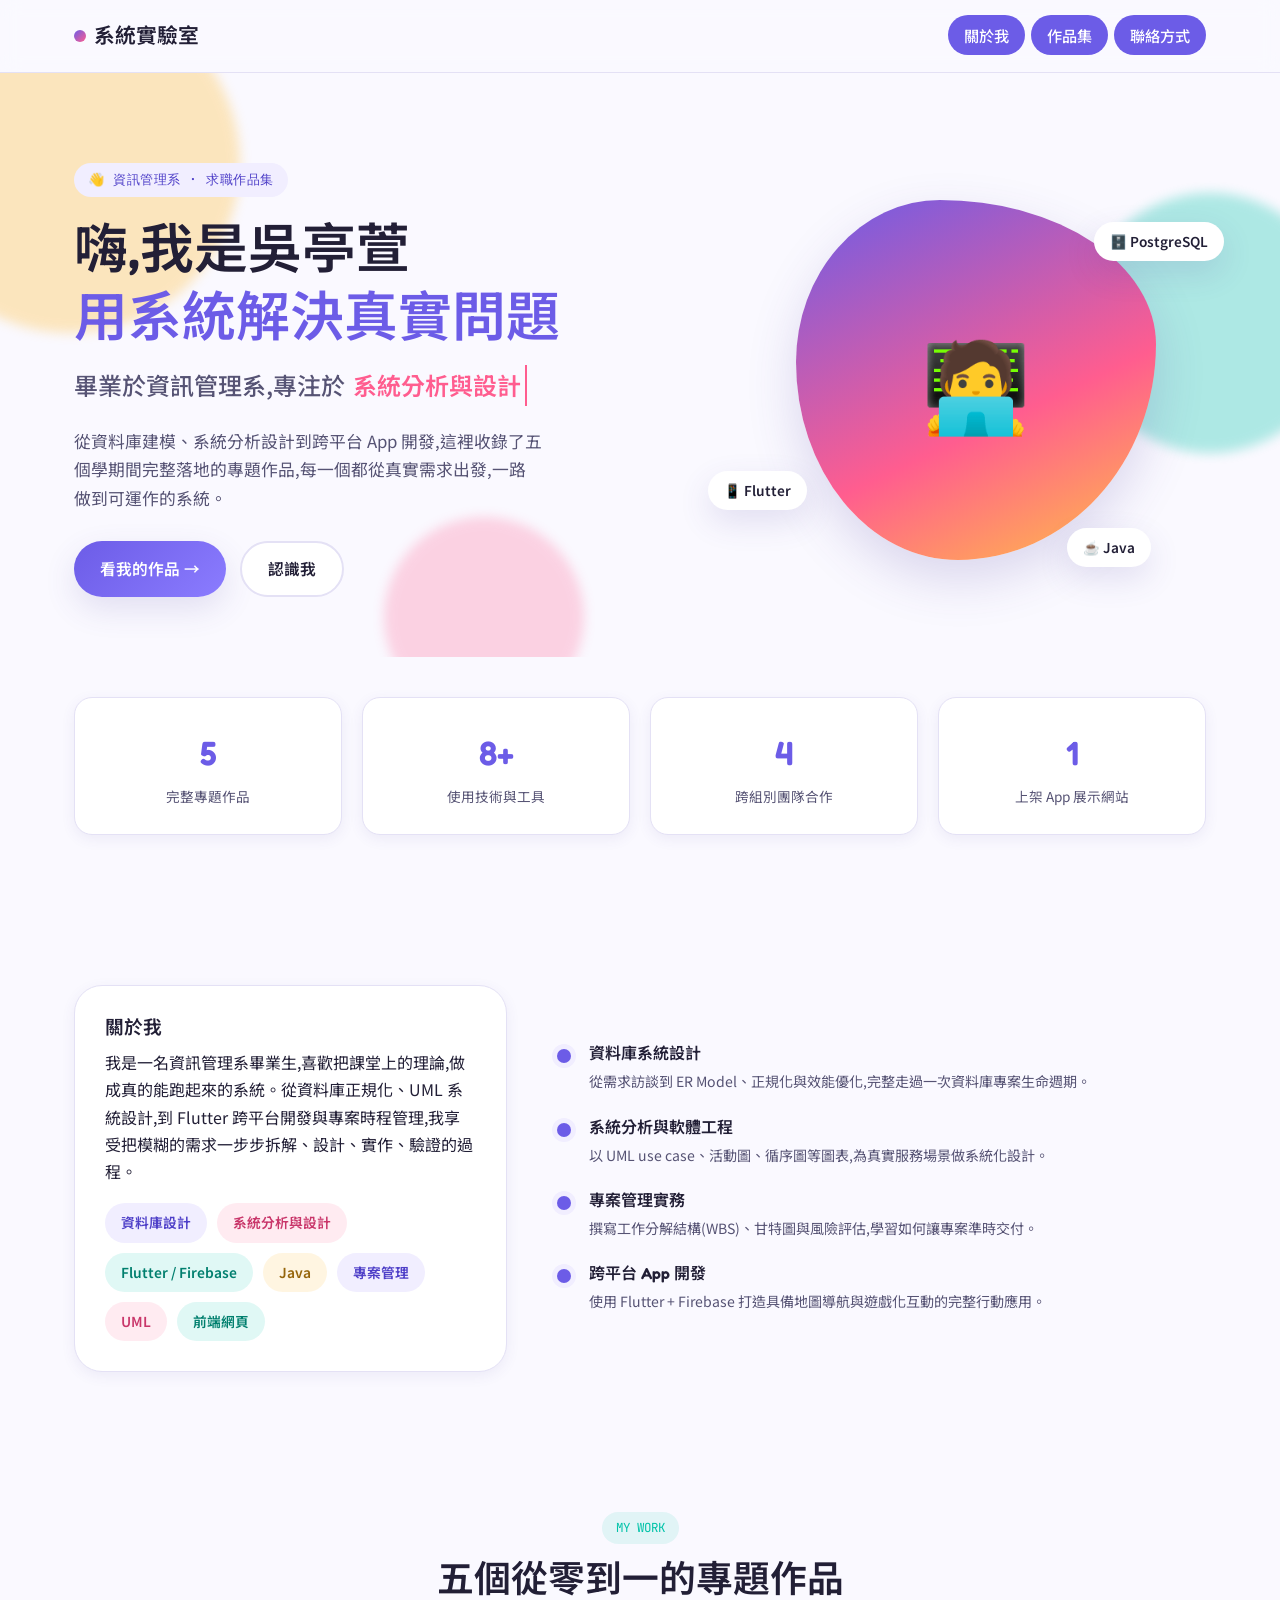
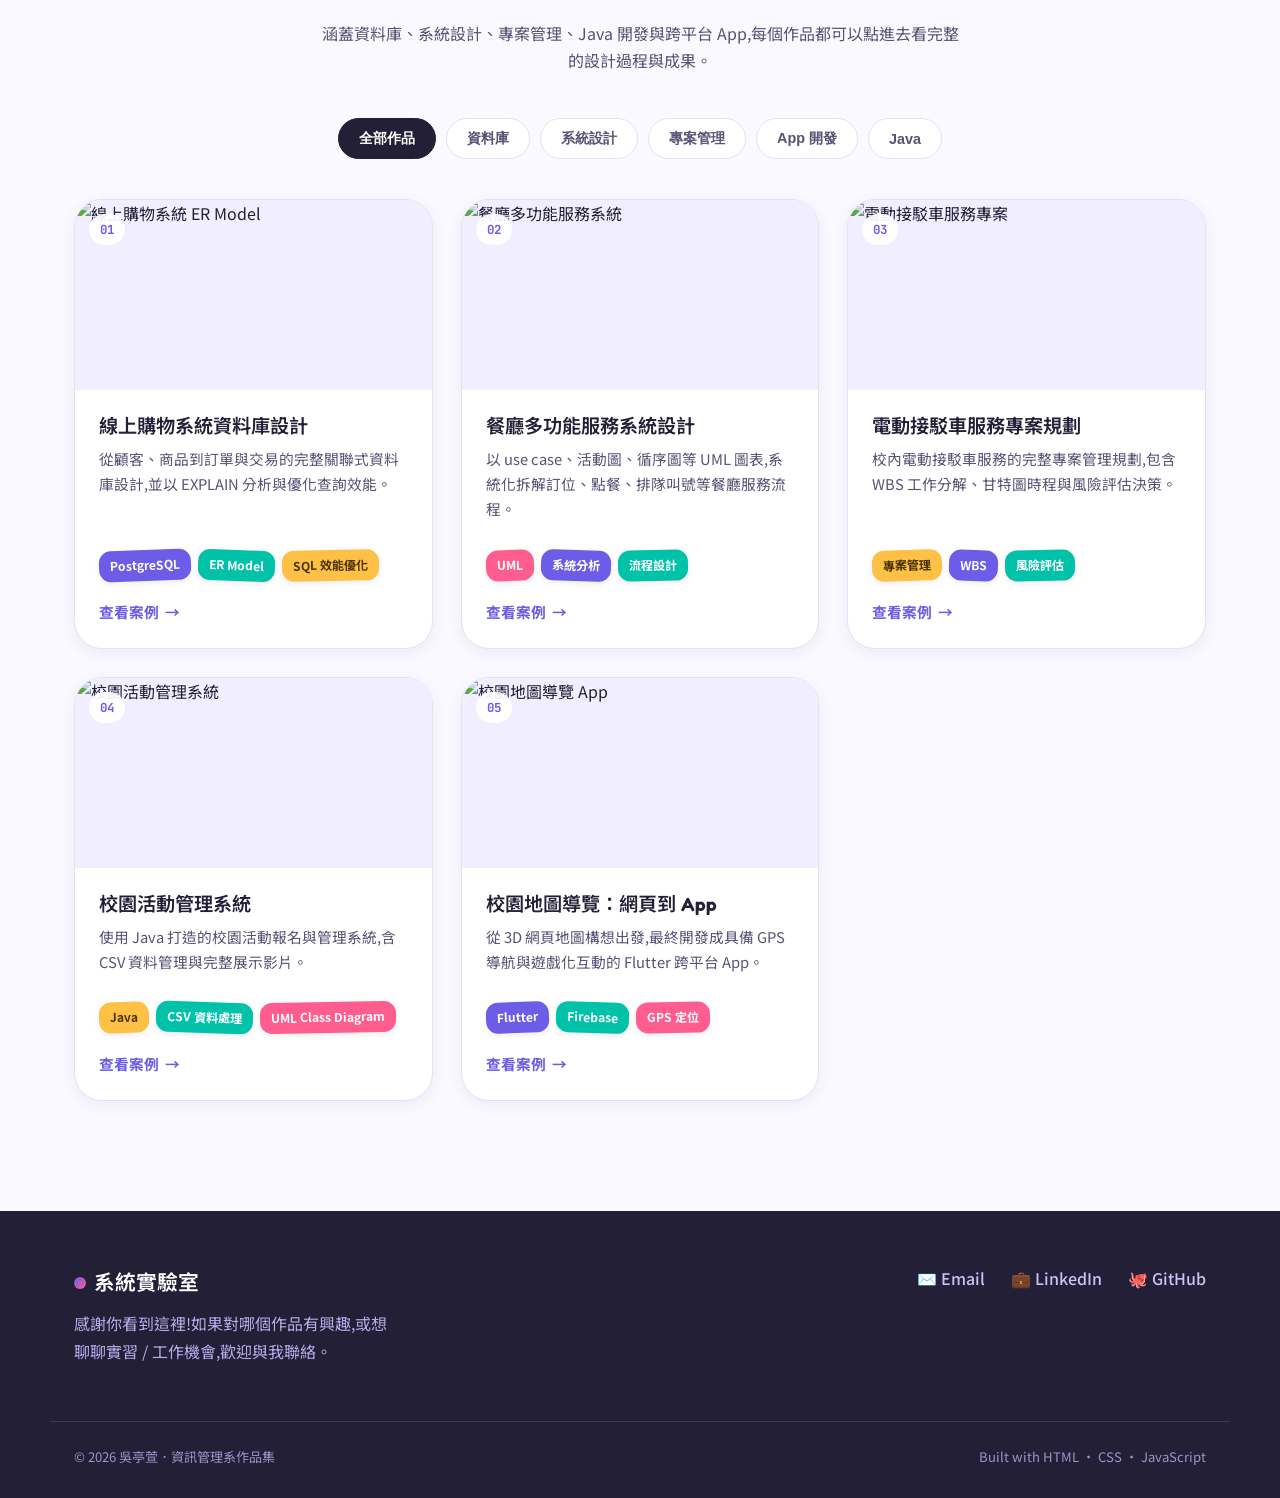
==== commit daaeef5d: "Update index.html" ====
--- a/index.html
+++ b/index.html
@@ -145,7 +145,7 @@
       <article class="project-card reveal" data-cat="database">
         <div class="project-thumb">
           <span class="project-num">01</span>
-          <img src="assets/images/database/er_model.jpg" alt="線上購物系統 ER Model">
+          <img src="assets/images/database/Topic_1" alt="線上購物系統 ER Model">
         </div>
         <div class="project-body">
           <h3>線上購物系統資料庫設計</h3>
@@ -162,7 +162,7 @@
       <article class="project-card reveal d1" data-cat="design">
         <div class="project-thumb">
           <span class="project-num">02</span>
-          <img src="assets/images/restaurant/image44.png" alt="餐廳多功能服務系統">
+          <img src="assets/images/restaurant/Topic_2" alt="餐廳多功能服務系統">
         </div>
         <div class="project-body">
           <h3>餐廳多功能服務系統設計</h3>
@@ -179,7 +179,7 @@
       <article class="project-card reveal d2" data-cat="management">
         <div class="project-thumb">
           <span class="project-num">03</span>
-          <img src="assets/images/shuttle/image1.jpeg" alt="電動接駁車服務專案">
+          <img src="assets/images/shuttle/Topic_3" alt="電動接駁車服務專案">
         </div>
         <div class="project-body">
           <h3>電動接駁車服務專案規劃</h3>
@@ -196,7 +196,7 @@
       <article class="project-card reveal d3" data-cat="java">
         <div class="project-thumb">
           <span class="project-num">04</span>
-          <img src="assets/images/campusjava/video_thumb.jpg" alt="校園活動管理系統">
+          <img src="assets/images/campusjava/Topic_4" alt="校園活動管理系統">
         </div>
         <div class="project-body">
           <h3>校園活動管理系統</h3>
@@ -213,7 +213,7 @@
       <article class="project-card reveal d4" data-cat="app,web">
         <div class="project-thumb">
           <span class="project-num">05</span>
-          <img src="assets/images/campusmap/map.png" alt="校園地圖導覽 App">
+          <img src="assets/images/campusmap/Topic_5" alt="校園地圖導覽 App">
         </div>
         <div class="project-body">
           <h3>校園地圖導覽：網頁到 App</h3>
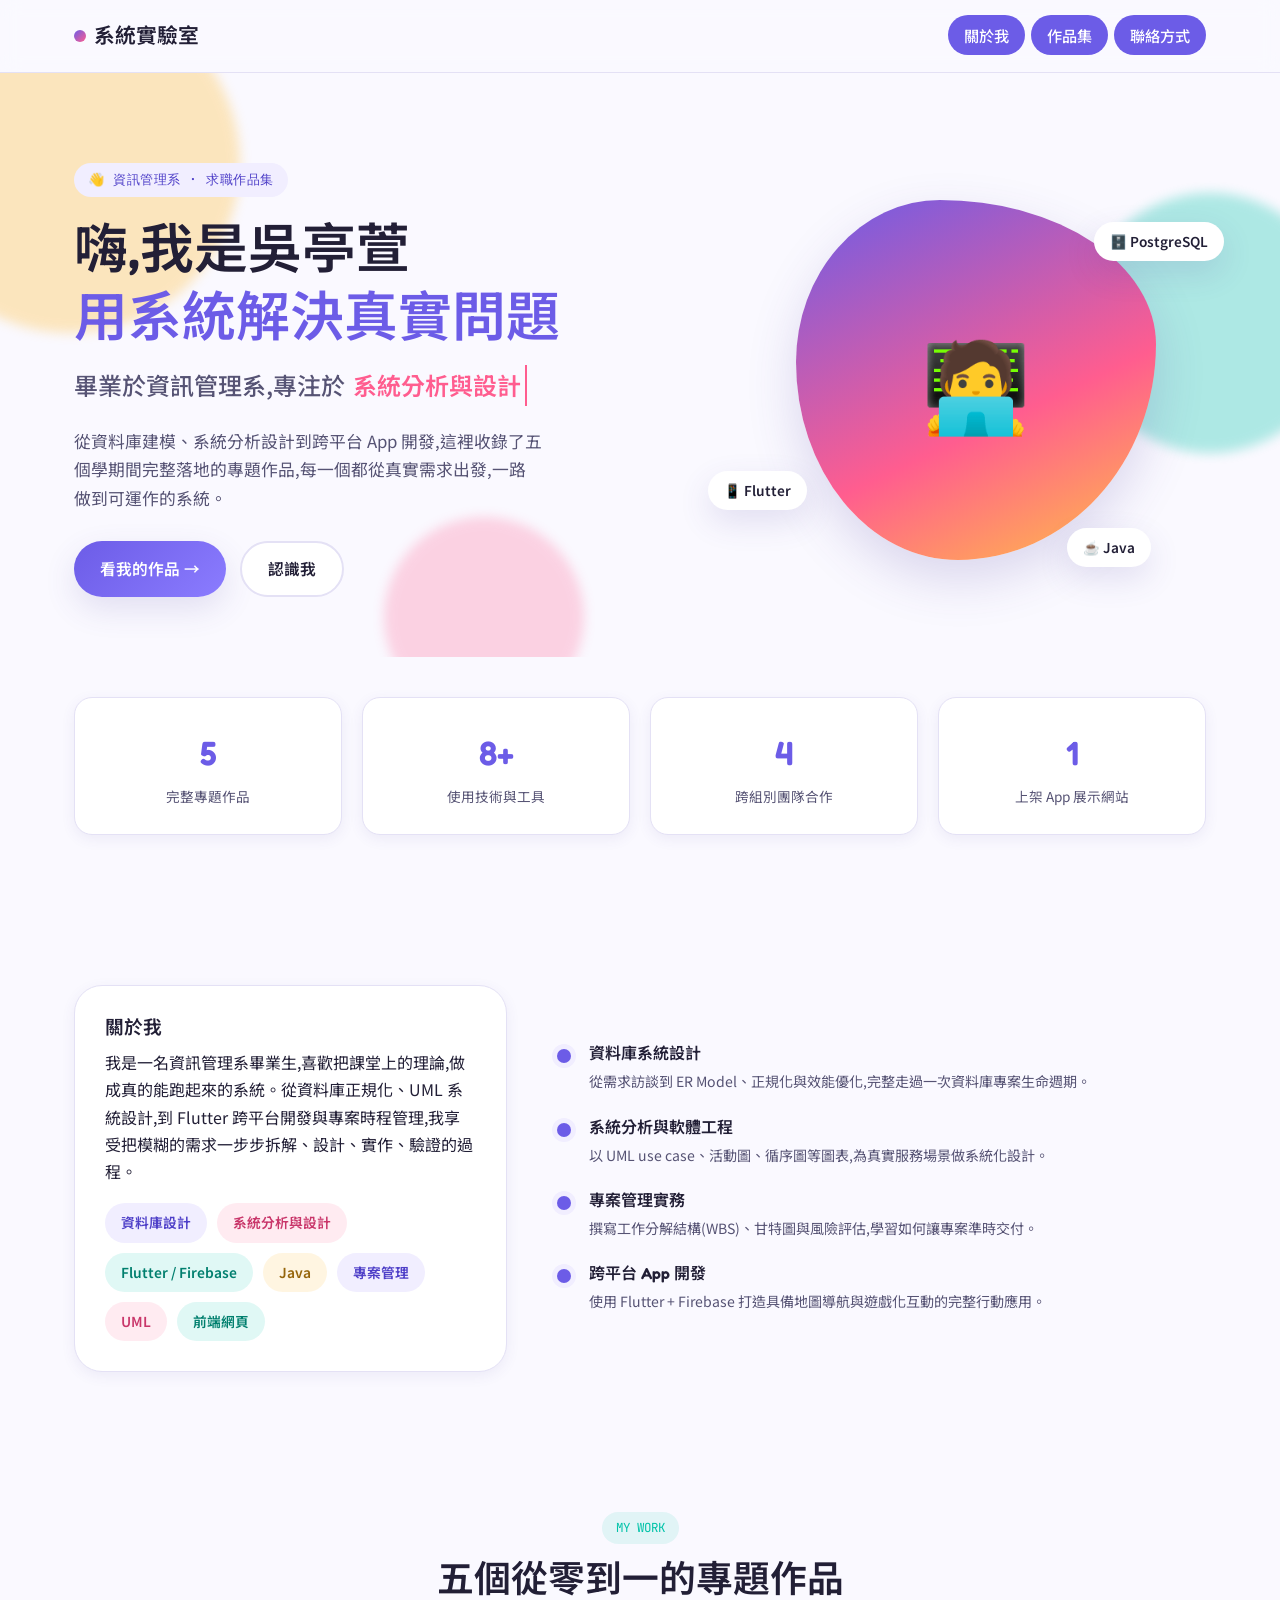
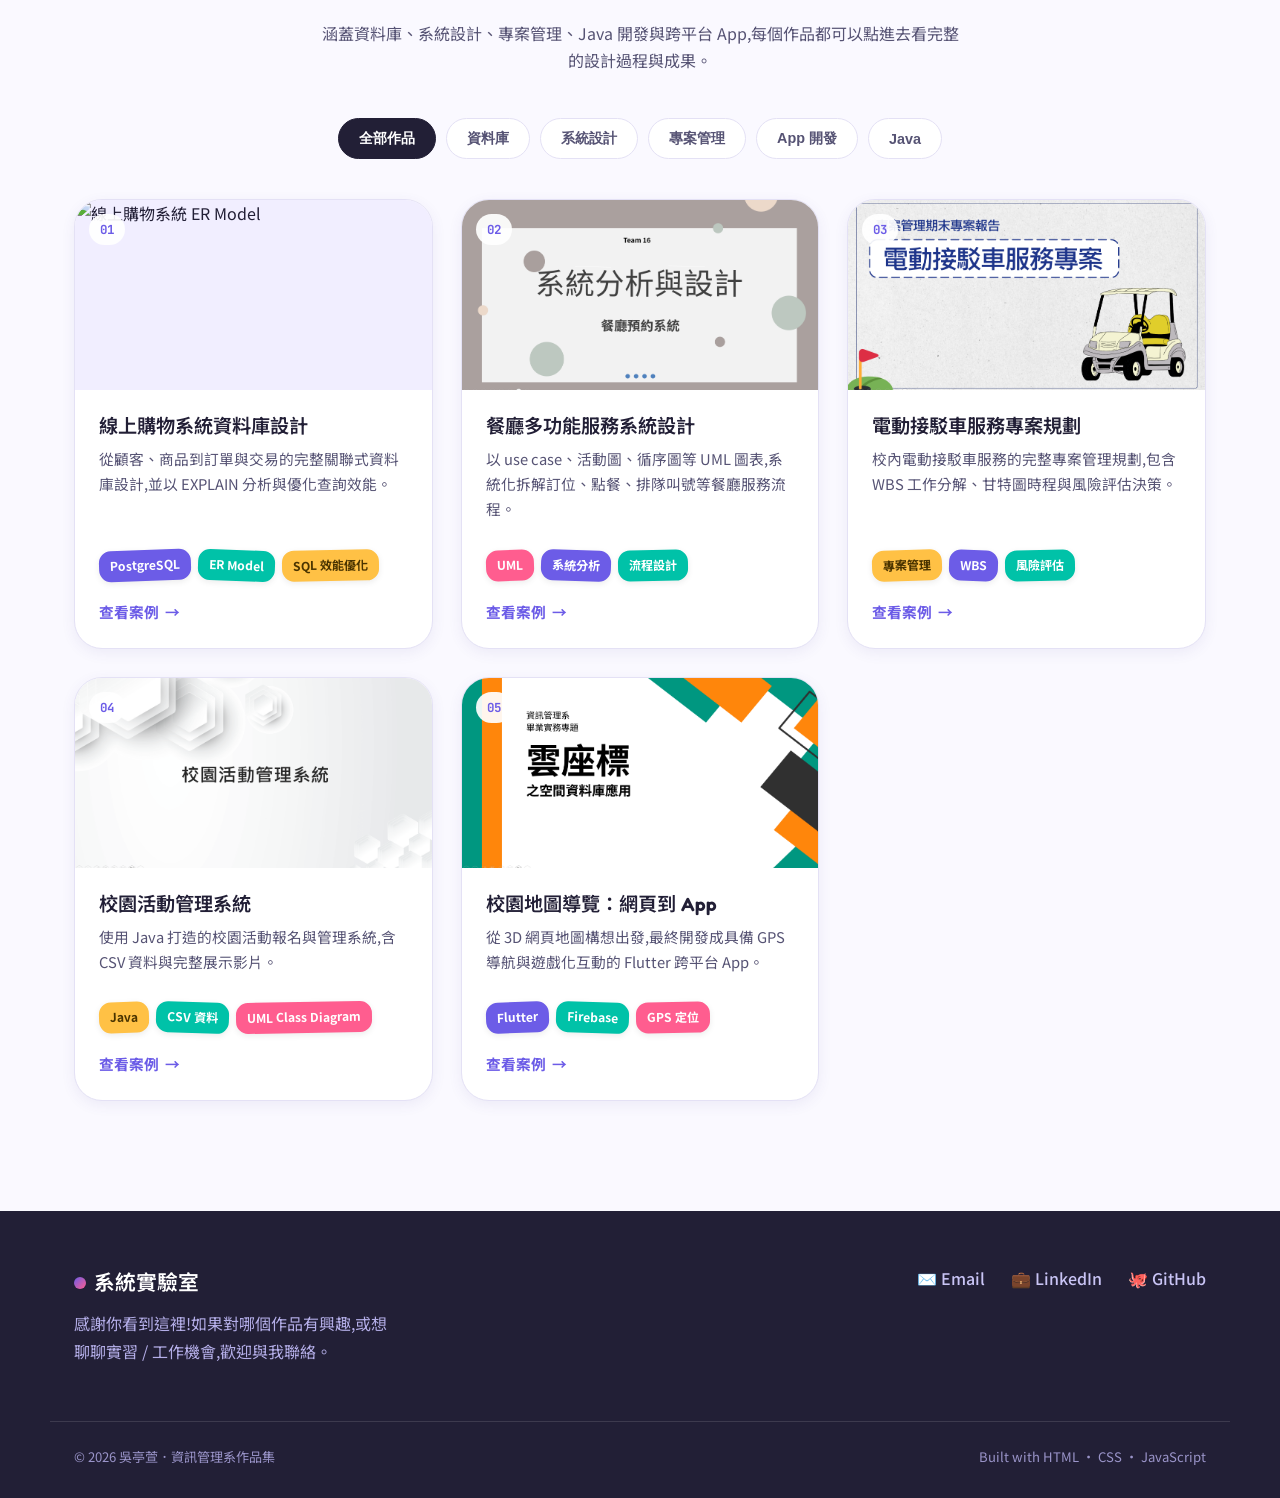
==== commit 5720507b: "Update index.html" ====
--- a/index.html
+++ b/index.html
@@ -145,7 +145,7 @@
       <article class="project-card reveal" data-cat="database">
         <div class="project-thumb">
           <span class="project-num">01</span>
-          <img src="assets/images/database/Topic_1" alt="線上購物系統 ER Model">
+          <img src="assets/images/database/Topic_1.png" alt="線上購物系統 ER Model">
         </div>
         <div class="project-body">
           <h3>線上購物系統資料庫設計</h3>
@@ -162,7 +162,7 @@
       <article class="project-card reveal d1" data-cat="design">
         <div class="project-thumb">
           <span class="project-num">02</span>
-          <img src="assets/images/restaurant/Topic_2" alt="餐廳多功能服務系統">
+          <img src="assets/images/restaurant/Topic_2.png" alt="餐廳多功能服務系統">
         </div>
         <div class="project-body">
           <h3>餐廳多功能服務系統設計</h3>
@@ -179,7 +179,7 @@
       <article class="project-card reveal d2" data-cat="management">
         <div class="project-thumb">
           <span class="project-num">03</span>
-          <img src="assets/images/shuttle/Topic_3" alt="電動接駁車服務專案">
+          <img src="assets/images/shuttle/Topic_3.png" alt="電動接駁車服務專案">
         </div>
         <div class="project-body">
           <h3>電動接駁車服務專案規劃</h3>
@@ -196,14 +196,14 @@
       <article class="project-card reveal d3" data-cat="java">
         <div class="project-thumb">
           <span class="project-num">04</span>
-          <img src="assets/images/campusjava/Topic_4" alt="校園活動管理系統">
+          <img src="assets/images/campusjava/Topic_4.png" alt="校園活動管理系統">
         </div>
         <div class="project-body">
           <h3>校園活動管理系統</h3>
-          <p>使用 Java 打造的校園活動報名與管理系統,含 CSV 資料管理與完整展示影片。</p>
+          <p>使用 Java 打造的校園活動報名與管理系統,含CSV 資料與完整展示影片。</p>
           <div class="tag-stack">
             <span class="sticker c-yellow">Java</span>
-            <span class="sticker c-mint">CSV 資料處理</span>
+            <span class="sticker c-mint">CSV 資料</span>
             <span class="sticker c-pink">UML Class Diagram</span>
           </div>
           <a href="projects/campus-java.html" class="card-link">查看案例 <span class="arrow">→</span></a>
@@ -213,7 +213,7 @@
       <article class="project-card reveal d4" data-cat="app,web">
         <div class="project-thumb">
           <span class="project-num">05</span>
-          <img src="assets/images/campusmap/Topic_5" alt="校園地圖導覽 App">
+          <img src="assets/images/campusmap/Topic_5.png" alt="校園地圖導覽 App">
         </div>
         <div class="project-body">
           <h3>校園地圖導覽：網頁到 App</h3>
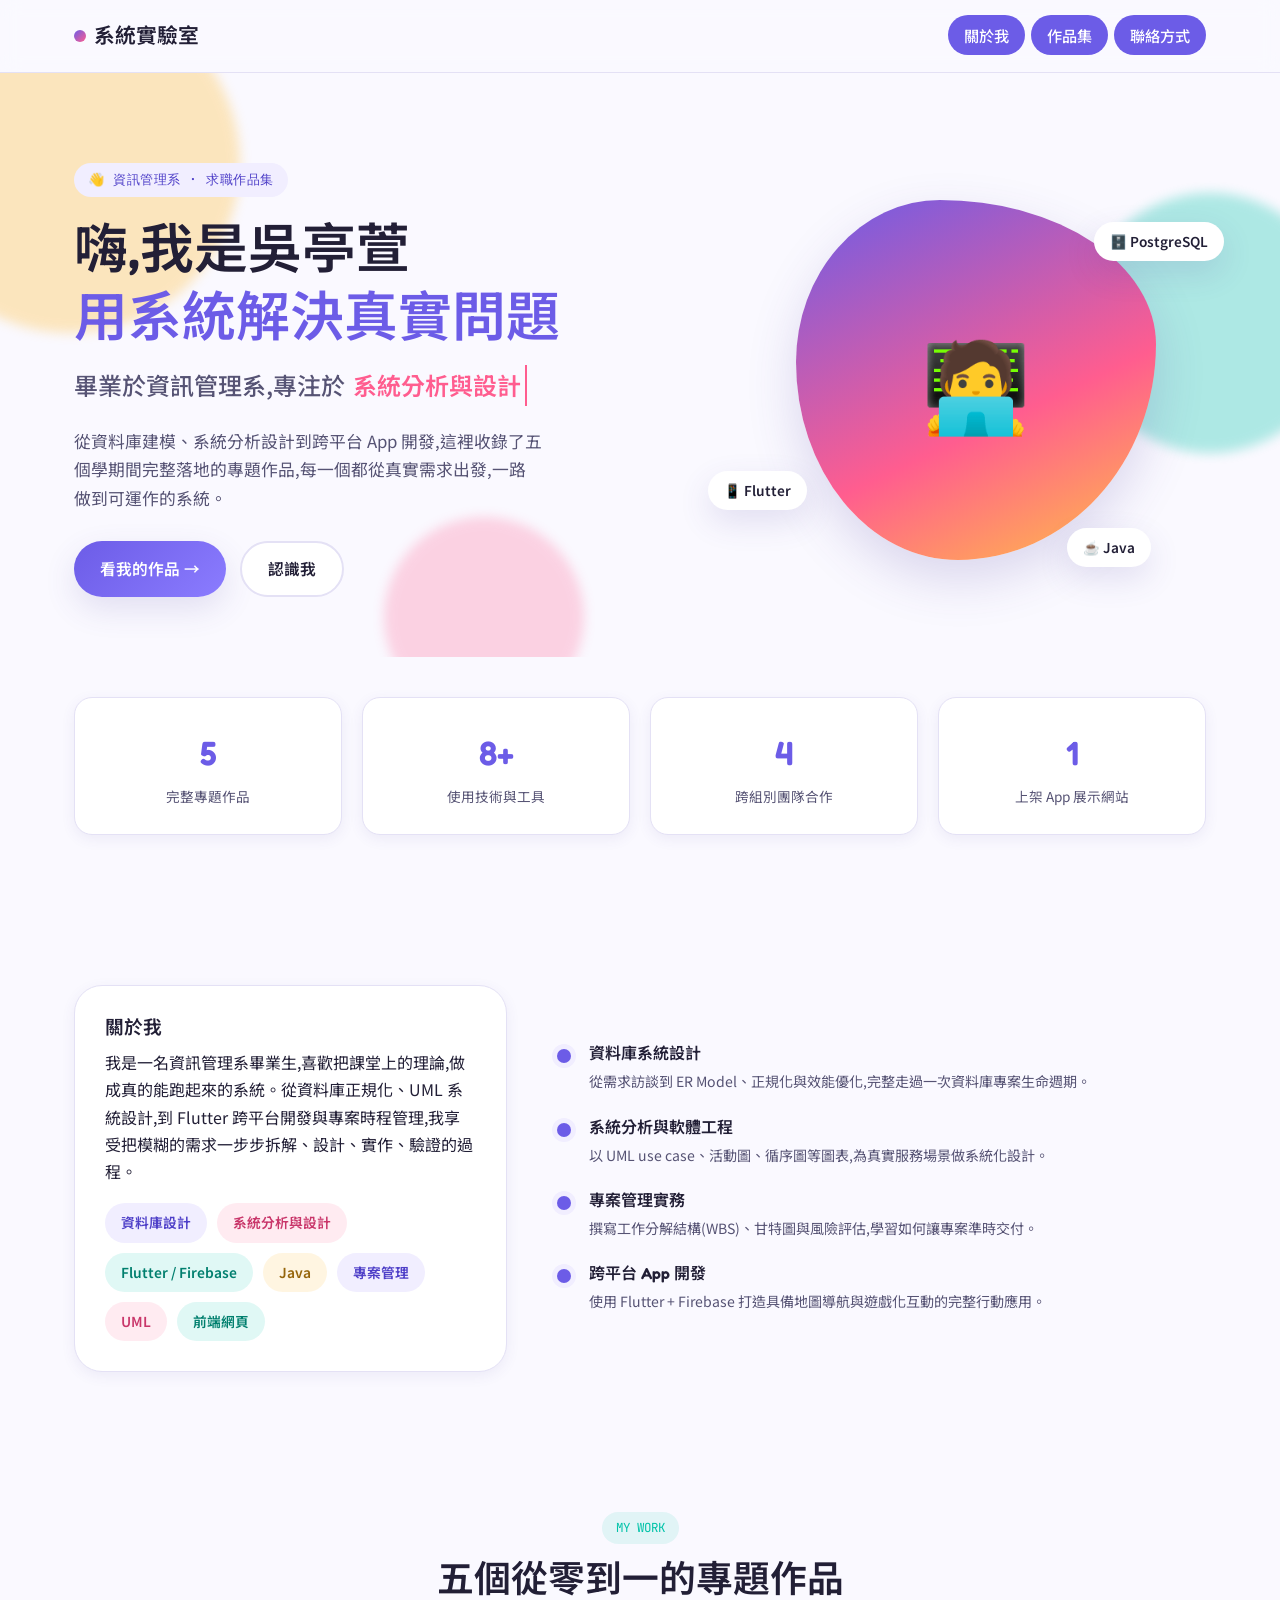
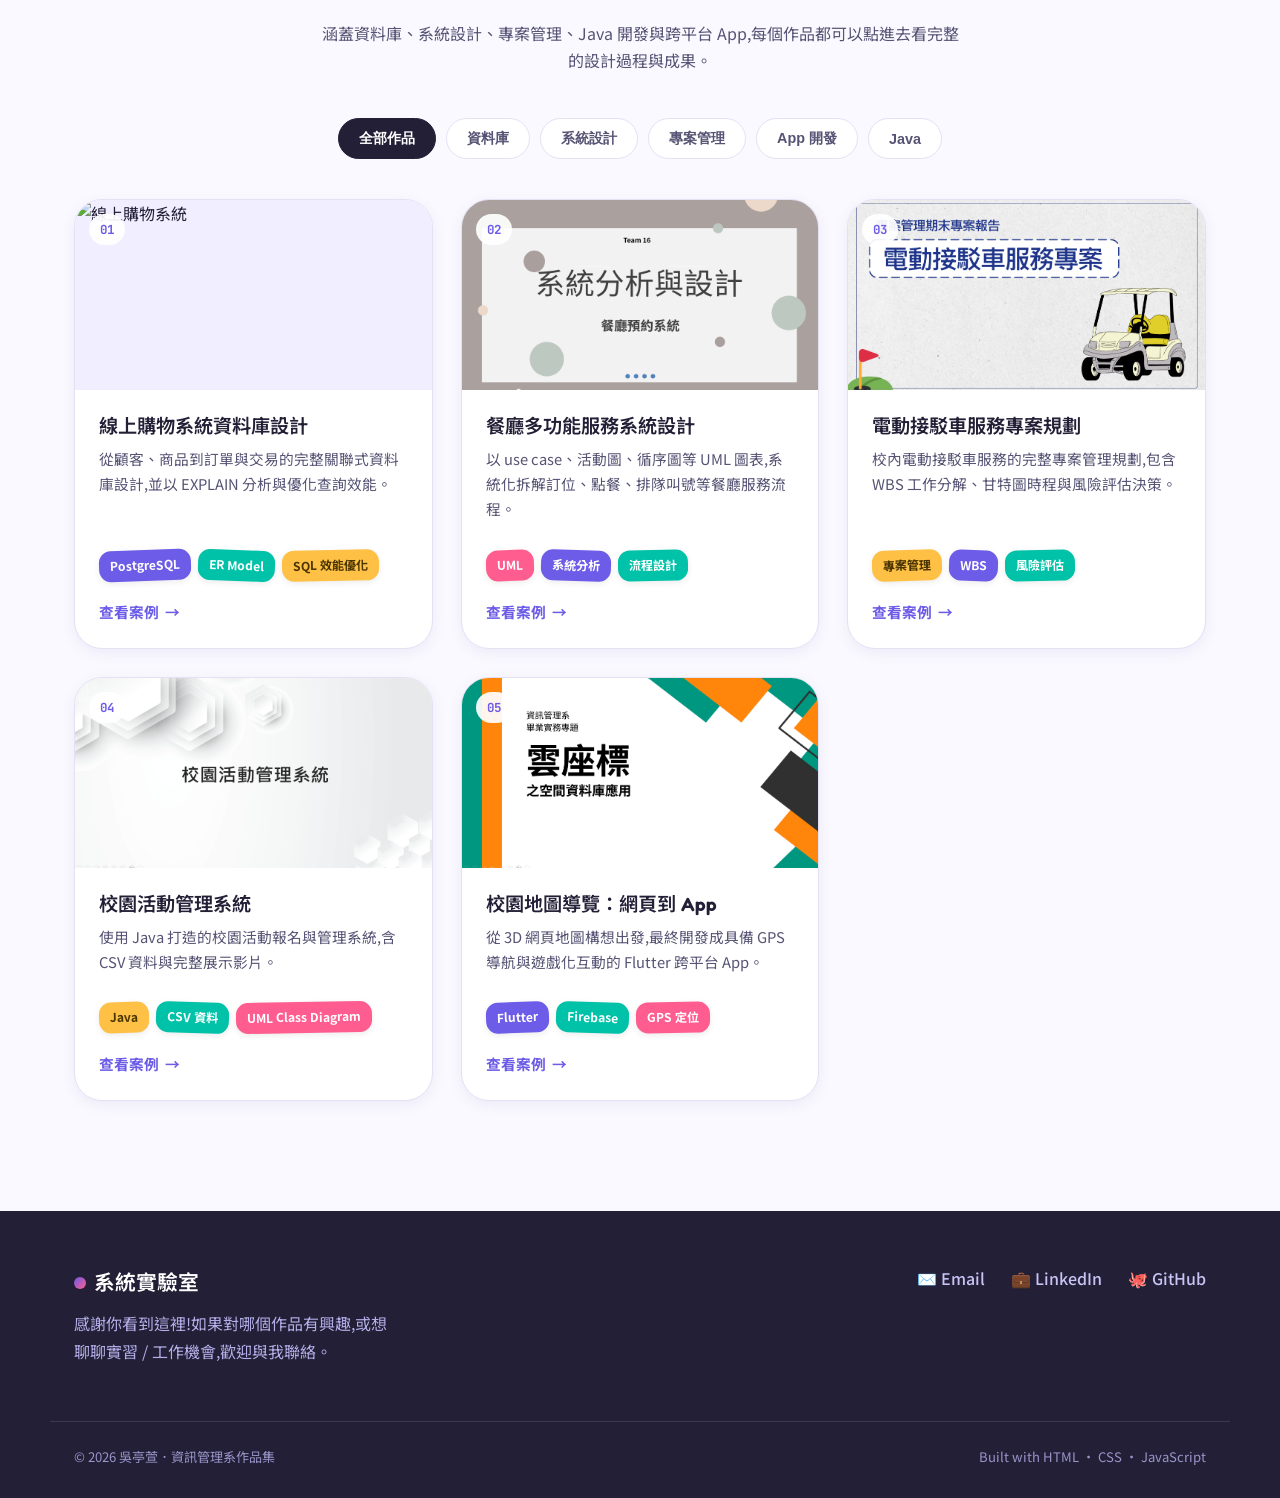
==== commit 6e2448be: "Update index.html" ====
--- a/index.html
+++ b/index.html
@@ -145,7 +145,7 @@
       <article class="project-card reveal" data-cat="database">
         <div class="project-thumb">
           <span class="project-num">01</span>
-          <img src="assets/images/database/Topic_1.png" alt="線上購物系統 ER Model">
+          <img src="assets/images/database/Topic_1.png" alt="線上購物系統">
         </div>
         <div class="project-body">
           <h3>線上購物系統資料庫設計</h3>
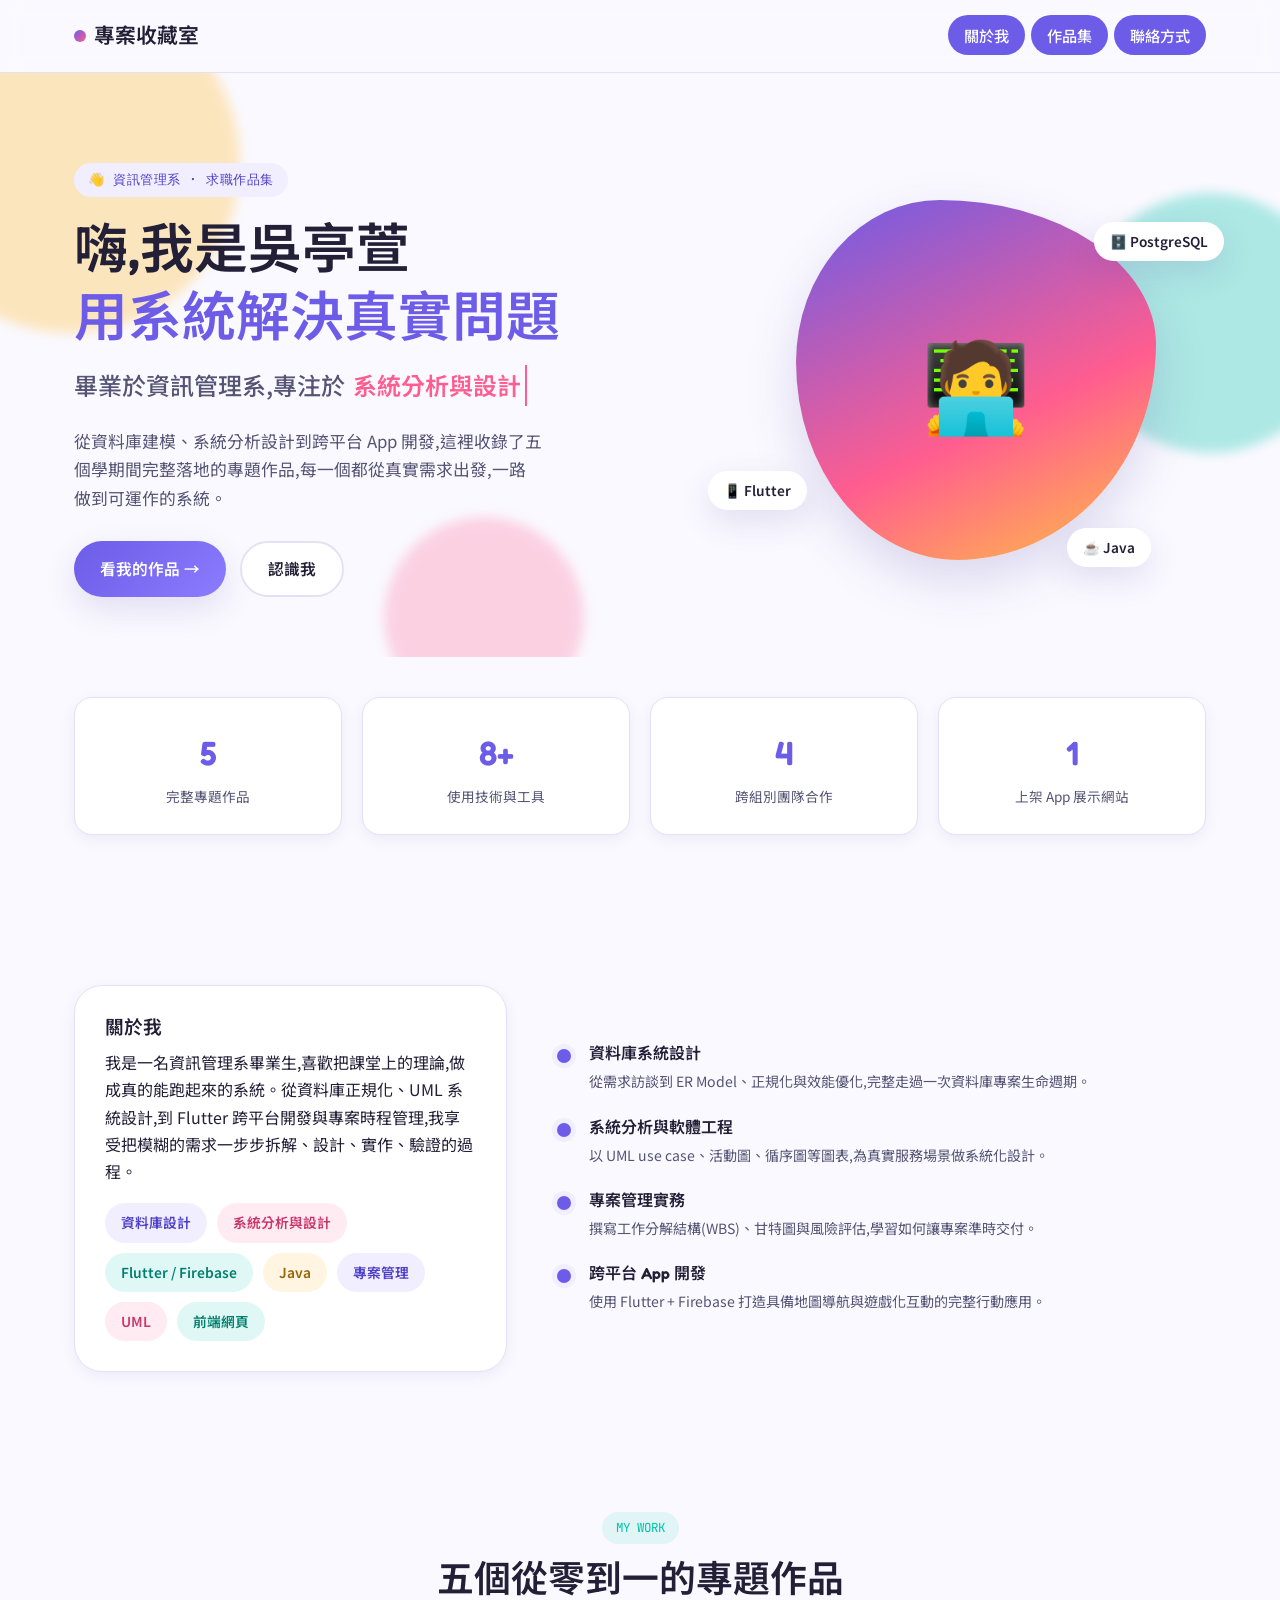
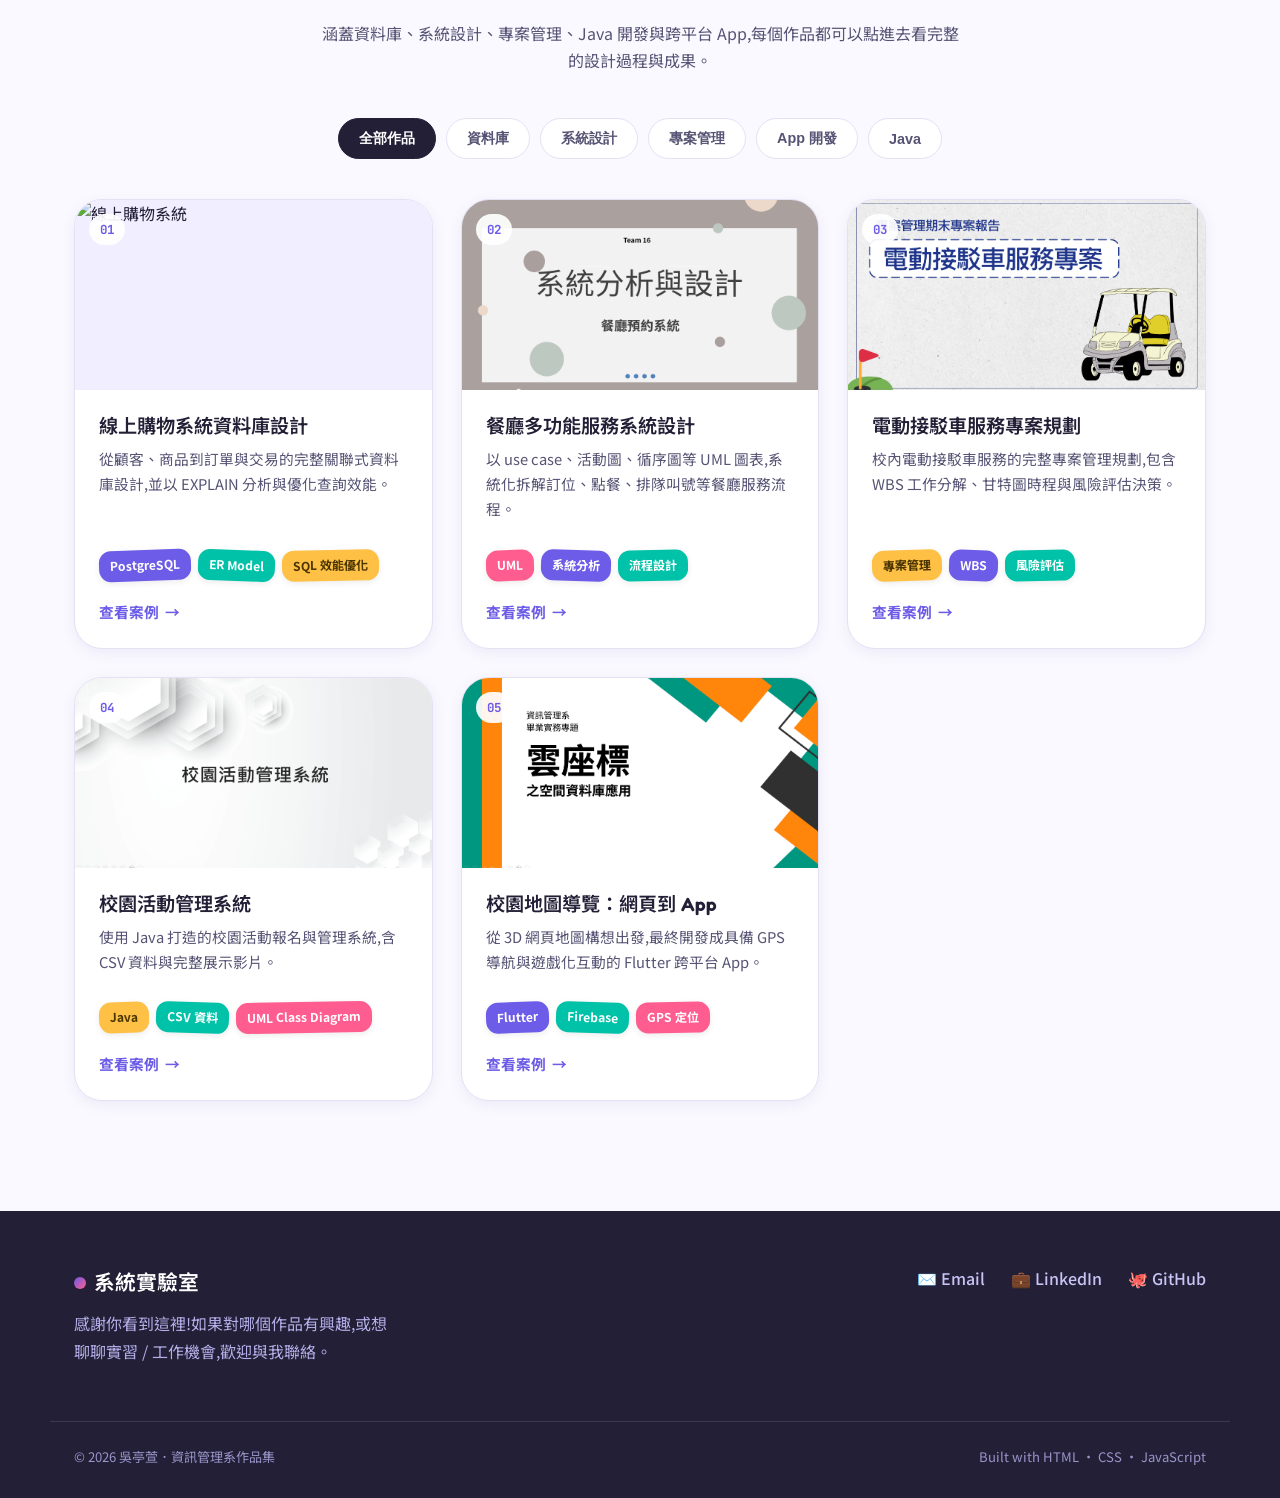
==== commit 5cb654d6: "Update index.html" ====
--- a/index.html
+++ b/index.html
@@ -13,7 +13,7 @@
 
 <nav class="site-nav">
   <div class="container">
-    <a href="index.html" class="brand"><span class="dot"></span>系統實驗室</a>
+    <a href="index.html" class="brand"><span class="dot"></span>專案收藏室</a>
     <ul class="nav-links">
       <li><a href="index.html#about" data-nav="home">關於我</a></li>
       <li><a href="index.html#projects" data-nav="home">作品集</a></li>
--- a/style.css
+++ b/style.css
@@ -1,5 +1,5 @@
 /* ============================================================
-   系統實驗室 Portfolio — Design Tokens
+   個人作品集 Portfolio — Design Tokens
    ============================================================ */
 :root {
   /* Color palette — 活潑清新 */
@@ -741,3 +741,56 @@
   .proj-meta { gap: 20px; }
   .next-project { flex-direction: column; align-items: flex-start; }
 }
+
+
+/* ============================================================
+   Restaurant project page
+   ============================================================
+.restaurant-page { --navy:#221F36; --teal:#00C2A8; --coral:#FF5D8F; --paper:#FAF9FF; background:var(--paper); }
+    .restaurant-page .site-nav { background:rgba(247,247,243,.88); }
+    .restaurant-page .section-tag { color:var(--teal); background:rgba(15,157,148,.1); }
+    .restaurant-page .nav-links a:hover { background:var(--navy); }
+    .restaurant-hero { position:relative; overflow:hidden; background:linear-gradient(135deg,#FAF9FF 0%,#F1EEFF 52%,#FFF1F6 100%); color:var(--ink); padding:88px 0 78px; border-bottom:1px solid var(--line); }
+    .restaurant-hero::before { content:""; position:absolute; width:520px; height:520px; right:-150px; top:-250px; border-radius:50%; background:var(--mint); opacity:.18; }
+    .restaurant-hero::after { content:""; position:absolute; width:300px; height:300px; left:-100px; bottom:-180px; border-radius:50%; background:var(--pink); opacity:.18; }
+    .restaurant-hero .container { position:relative; z-index:1; }
+    .back-link { color:var(--ink-soft); } .back-link:hover { color:var(--violet); }
+    .hero-layout { display:grid; grid-template-columns:1.15fr .85fr; align-items:center; gap:54px; }
+    .hero-copy h1 { font-size:clamp(2.45rem,5vw,4.6rem); letter-spacing:.02em; margin:12px 0 18px; }
+    .hero-copy p { color:var(--ink-soft); max-width:57ch; font-size:1.08rem; }
+    .hero-label { display:inline-flex; gap:9px; align-items:center; font-family:var(--font-mono); font-size:.8rem; letter-spacing:.08em; color:var(--violet); }
+    .hero-label::before { content:""; width:9px; height:9px; border-radius:50%; background:var(--pink); }
+    .hero-stats { display:grid; grid-template-columns:repeat(3,1fr); gap:10px; margin-top:32px; max-width:550px; }
+    .hero-stat { padding:15px 12px; border:1px solid var(--line); border-radius:14px; background:rgba(255,255,255,.78); box-shadow:var(--shadow-sm); }
+    .hero-stat strong { display:block; font-family:var(--font-display); font-size:1.45rem; color:var(--violet); }
+    .hero-stat span { font-size:.76rem; color:var(--ink-soft); }
+    .hero-art { padding:20px; border-radius:28px; background:#fff; box-shadow:0 24px 60px rgba(0,0,0,.24); transform:rotate(2deg); }
+    .hero-art img { width:100%; max-height:350px; object-fit:contain; }
+    .main-content { padding-top:66px; }
+    .intro { display:grid; grid-template-columns:.78fr 1.22fr; gap:34px; align-items:start; margin-bottom:78px; }
+    .intro h2 { font-size:clamp(1.8rem,3vw,2.55rem); } .intro p { color:var(--ink-soft); font-size:1.04rem; }
+    .scope-list { display:grid; grid-template-columns:repeat(2,1fr); gap:12px; }
+    .scope-item { padding:17px; border-left:4px solid var(--teal); background:#fff; border-radius:0 14px 14px 0; box-shadow:var(--shadow-sm); font-weight:700; }
+    .diagram-section { margin-bottom:82px; scroll-margin-top:90px; }
+    .diagram-heading { display:flex; align-items:end; justify-content:space-between; gap:24px; margin-bottom:26px; }
+    .diagram-heading h2 { font-size:clamp(1.65rem,3vw,2.3rem); margin:0; }
+    .diagram-heading p { color:var(--ink-soft); max-width:50ch; text-align:right; margin:0; }
+    .diagram-grid { display:grid; grid-template-columns:repeat(2,minmax(0,1fr)); gap:22px; }
+    .diagram-card { margin:0; min-width:0; background:#fff; border:1px solid #E4E1F5; border-radius:18px; overflow:hidden; box-shadow:0 9px 28px rgba(76,63,156,.08); transition:transform .25s ease,box-shadow .25s ease; }
+    .diagram-card:hover { transform:translateY(-5px); box-shadow:0 16px 36px rgba(76,63,156,.16); }
+    .diagram-card.wide { grid-column:span 2; } .diagram-card.tall img { min-height:360px; }
+    .diagram-card img { width:100%; height:310px; object-fit:contain; background:#FAF9FF; padding:15px; cursor:zoom-in; }
+    .diagram-card.wide img { height:360px; }
+    .diagram-card figcaption { display:flex; justify-content:space-between; align-items:center; gap:16px; padding:14px 18px; border-top:1px solid #E4E1F5; color:var(--navy); font-weight:700; }
+    .diagram-card figcaption span { font-family:var(--font-mono); font-weight:500; font-size:.72rem; color:var(--teal); letter-spacing:.05em; }
+    .sequence-grid { display:grid; grid-template-columns:repeat(3,minmax(0,1fr)); gap:18px; }
+    .sequence-grid .diagram-card.wide { grid-column:span 3; }
+    .sequence-grid .diagram-card img { height:270px; }
+    .sequence-grid .diagram-card.wide img { height:330px; }
+    .activity-grid { display:grid; grid-template-columns:repeat(4,minmax(0,1fr)); gap:16px; }
+    .activity-grid .diagram-card img { height:270px; padding:10px; }
+    .activity-grid .diagram-card.wide { grid-column:span 2; }
+    .activity-grid .diagram-card.wide img { height:430px; }
+    .diagram-note { background:#F1EEFF; border-radius:16px; padding:18px 22px; color:#4E3FC8; margin-top:22px; font-size:.94rem; }
+    @media (max-width:900px) { .hero-layout,.intro { grid-template-columns:1fr; } .hero-art { max-width:540px; margin:auto; } .sequence-grid { grid-template-columns:repeat(2,1fr); } .sequence-grid .diagram-card.wide { grid-column:span 2; } .activity-grid { grid-template-columns:repeat(2,1fr); } }
+    @media (max-width:620px) { .restaurant-hero { padding:58px 0; } .hero-stats { grid-template-columns:1fr; } .scope-list,.diagram-grid,.sequence-grid,.activity-grid { grid-template-columns:1fr; } .diagram-card.wide,.sequence-grid .diagram-card.wide,.activity-grid .diagram-card.wide { grid-column:span 1; } .diagram-card img,.diagram-card.wide img,.sequence-grid .diagram-card img,.sequence-grid .diagram-card.wide img,.activity-grid .diagram-card img,.activity-grid .diagram-card.wide img { height:260px; } .diagram-heading { display:block; } .diagram-heading p { text-align:left; margin-top:8px; } }
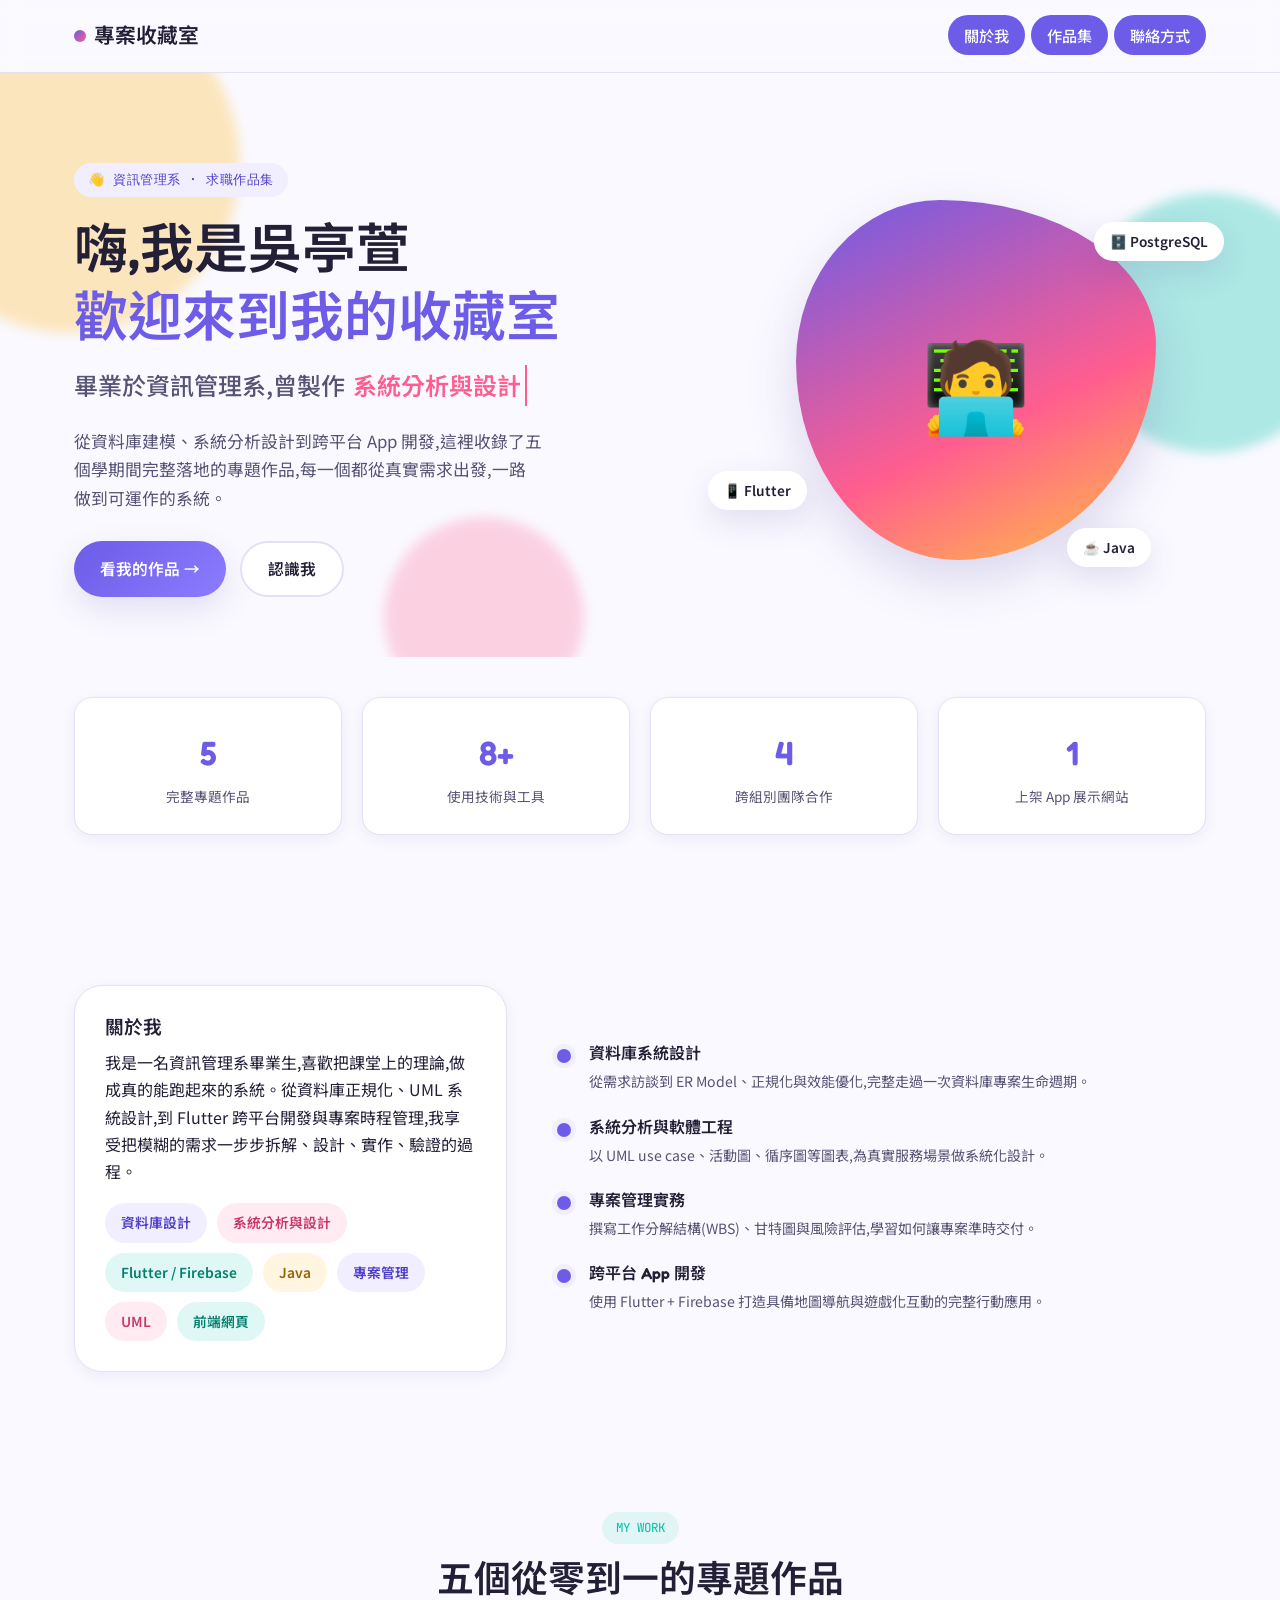
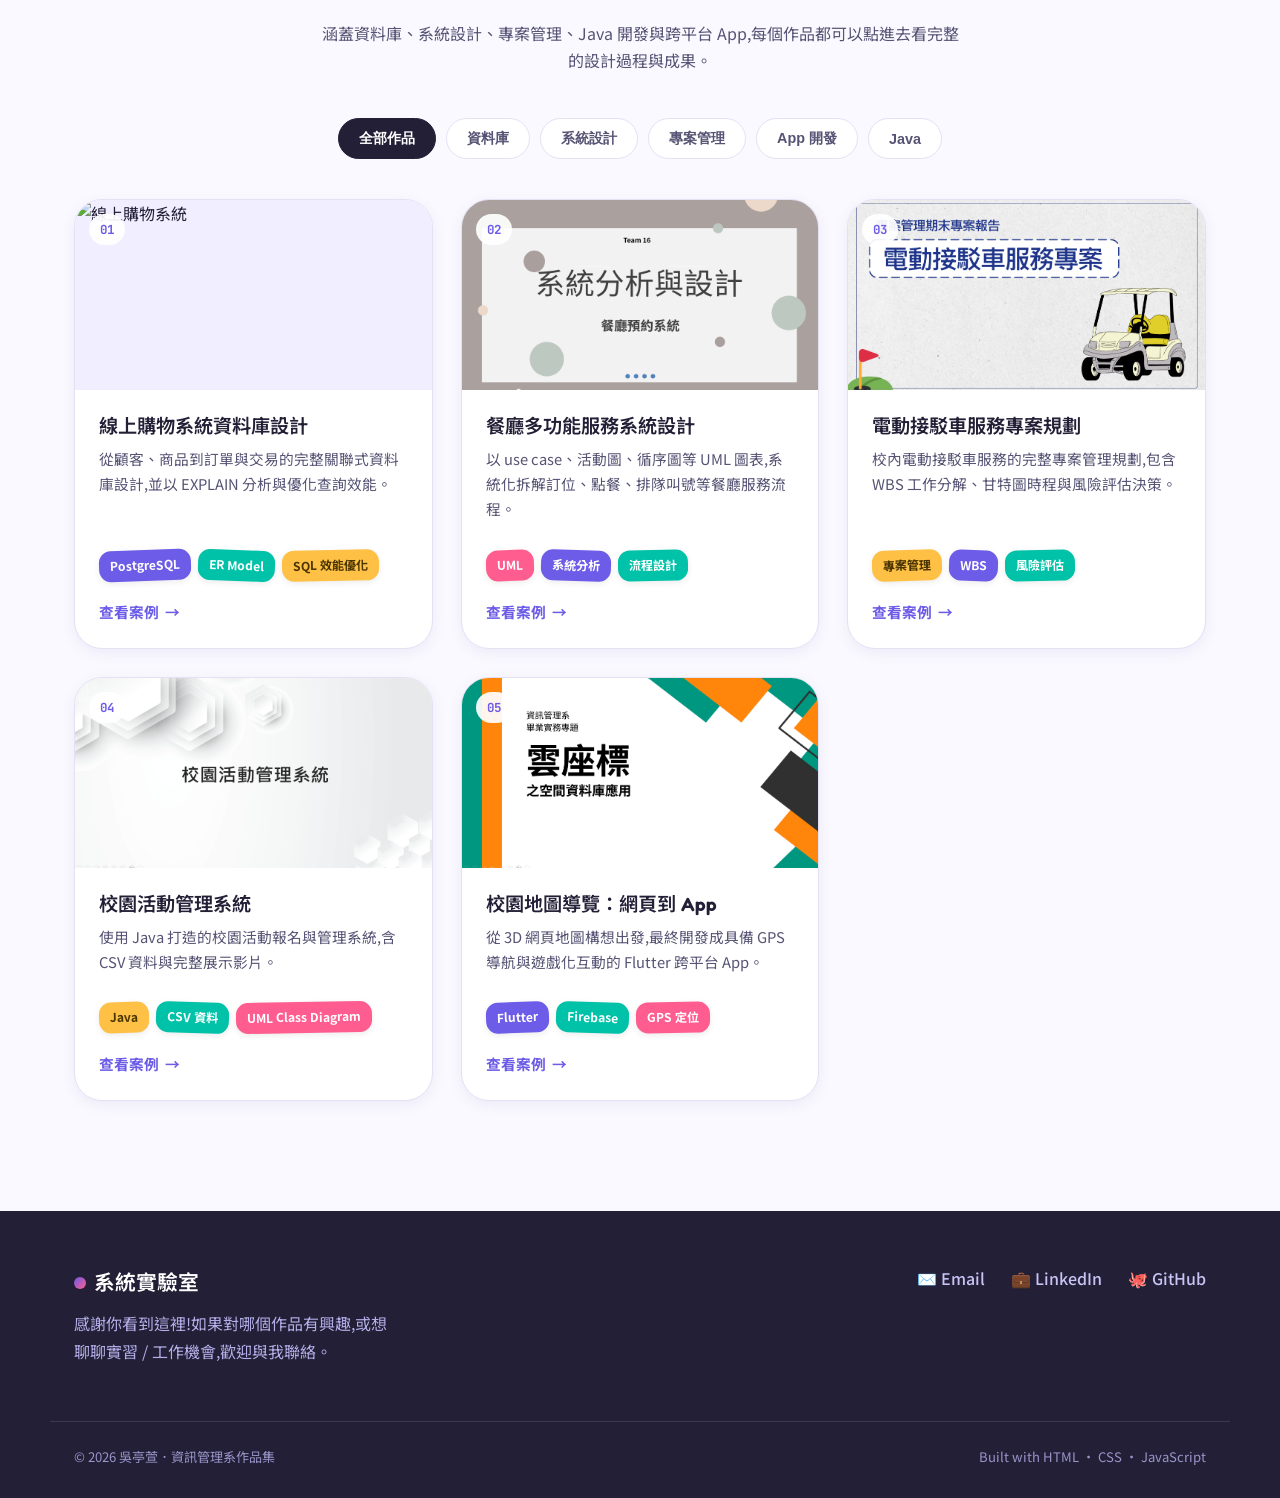
==== commit 78f77109: "Update index.html" ====
--- a/index.html
+++ b/index.html
@@ -33,8 +33,8 @@
   <div class="container hero-inner">
     <div>
       <span class="eyebrow">👋 資訊管理系 · 求職作品集</span>
-      <h1>嗨,我是吳亭萱<br><span class="accent">用系統解決真實問題</span></h1>
-      <p class="role-line">畢業於資訊管理系,專注於 <span class="type-target" data-roles="[&quot;資料庫設計&quot;,&quot;系統分析與設計&quot;,&quot;跨平台 App 開發&quot;,&quot;專案管理&quot;,&quot;前端網頁開發&quot;]"></span></p>
+      <h1>嗨,我是吳亭萱<br><span class="accent">歡迎來到我的收藏室</span></h1>
+      <p class="role-line">畢業於資訊管理系,曾製作 <span class="type-target" data-roles="[&quot;資料庫設計&quot;,&quot;系統分析與設計&quot;,&quot;跨平台 App 開發&quot;,&quot;專案管理&quot;,&quot;前端網頁開發&quot;]"></span></p>
       <p class="hero-lede">從資料庫建模、系統分析設計到跨平台 App 開發,這裡收錄了五個學期間完整落地的專題作品,每一個都從真實需求出發,一路做到可運作的系統。</p>
       <div class="hero-cta">
         <a href="#projects" class="btn btn-primary">看我的作品 →</a>
--- a/style.css
+++ b/style.css
@@ -1,5 +1,5 @@
 /* ============================================================
-   個人作品集 Portfolio — Design Tokens
+   專案收藏室 Portfolio — Design Tokens
    ============================================================ */
 :root {
   /* Color palette — 活潑清新 */
@@ -742,55 +742,17 @@
   .next-project { flex-direction: column; align-items: flex-start; }
 }
 
-
-/* ============================================================
-   Restaurant project page
-   ============================================================
-.restaurant-page { --navy:#221F36; --teal:#00C2A8; --coral:#FF5D8F; --paper:#FAF9FF; background:var(--paper); }
-    .restaurant-page .site-nav { background:rgba(247,247,243,.88); }
-    .restaurant-page .section-tag { color:var(--teal); background:rgba(15,157,148,.1); }
-    .restaurant-page .nav-links a:hover { background:var(--navy); }
-    .restaurant-hero { position:relative; overflow:hidden; background:linear-gradient(135deg,#FAF9FF 0%,#F1EEFF 52%,#FFF1F6 100%); color:var(--ink); padding:88px 0 78px; border-bottom:1px solid var(--line); }
-    .restaurant-hero::before { content:""; position:absolute; width:520px; height:520px; right:-150px; top:-250px; border-radius:50%; background:var(--mint); opacity:.18; }
-    .restaurant-hero::after { content:""; position:absolute; width:300px; height:300px; left:-100px; bottom:-180px; border-radius:50%; background:var(--pink); opacity:.18; }
-    .restaurant-hero .container { position:relative; z-index:1; }
-    .back-link { color:var(--ink-soft); } .back-link:hover { color:var(--violet); }
-    .hero-layout { display:grid; grid-template-columns:1.15fr .85fr; align-items:center; gap:54px; }
-    .hero-copy h1 { font-size:clamp(2.45rem,5vw,4.6rem); letter-spacing:.02em; margin:12px 0 18px; }
-    .hero-copy p { color:var(--ink-soft); max-width:57ch; font-size:1.08rem; }
-    .hero-label { display:inline-flex; gap:9px; align-items:center; font-family:var(--font-mono); font-size:.8rem; letter-spacing:.08em; color:var(--violet); }
-    .hero-label::before { content:""; width:9px; height:9px; border-radius:50%; background:var(--pink); }
-    .hero-stats { display:grid; grid-template-columns:repeat(3,1fr); gap:10px; margin-top:32px; max-width:550px; }
-    .hero-stat { padding:15px 12px; border:1px solid var(--line); border-radius:14px; background:rgba(255,255,255,.78); box-shadow:var(--shadow-sm); }
-    .hero-stat strong { display:block; font-family:var(--font-display); font-size:1.45rem; color:var(--violet); }
-    .hero-stat span { font-size:.76rem; color:var(--ink-soft); }
-    .hero-art { padding:20px; border-radius:28px; background:#fff; box-shadow:0 24px 60px rgba(0,0,0,.24); transform:rotate(2deg); }
-    .hero-art img { width:100%; max-height:350px; object-fit:contain; }
-    .main-content { padding-top:66px; }
-    .intro { display:grid; grid-template-columns:.78fr 1.22fr; gap:34px; align-items:start; margin-bottom:78px; }
-    .intro h2 { font-size:clamp(1.8rem,3vw,2.55rem); } .intro p { color:var(--ink-soft); font-size:1.04rem; }
-    .scope-list { display:grid; grid-template-columns:repeat(2,1fr); gap:12px; }
-    .scope-item { padding:17px; border-left:4px solid var(--teal); background:#fff; border-radius:0 14px 14px 0; box-shadow:var(--shadow-sm); font-weight:700; }
-    .diagram-section { margin-bottom:82px; scroll-margin-top:90px; }
-    .diagram-heading { display:flex; align-items:end; justify-content:space-between; gap:24px; margin-bottom:26px; }
-    .diagram-heading h2 { font-size:clamp(1.65rem,3vw,2.3rem); margin:0; }
-    .diagram-heading p { color:var(--ink-soft); max-width:50ch; text-align:right; margin:0; }
-    .diagram-grid { display:grid; grid-template-columns:repeat(2,minmax(0,1fr)); gap:22px; }
-    .diagram-card { margin:0; min-width:0; background:#fff; border:1px solid #E4E1F5; border-radius:18px; overflow:hidden; box-shadow:0 9px 28px rgba(76,63,156,.08); transition:transform .25s ease,box-shadow .25s ease; }
-    .diagram-card:hover { transform:translateY(-5px); box-shadow:0 16px 36px rgba(76,63,156,.16); }
-    .diagram-card.wide { grid-column:span 2; } .diagram-card.tall img { min-height:360px; }
-    .diagram-card img { width:100%; height:310px; object-fit:contain; background:#FAF9FF; padding:15px; cursor:zoom-in; }
-    .diagram-card.wide img { height:360px; }
-    .diagram-card figcaption { display:flex; justify-content:space-between; align-items:center; gap:16px; padding:14px 18px; border-top:1px solid #E4E1F5; color:var(--navy); font-weight:700; }
-    .diagram-card figcaption span { font-family:var(--font-mono); font-weight:500; font-size:.72rem; color:var(--teal); letter-spacing:.05em; }
-    .sequence-grid { display:grid; grid-template-columns:repeat(3,minmax(0,1fr)); gap:18px; }
-    .sequence-grid .diagram-card.wide { grid-column:span 3; }
-    .sequence-grid .diagram-card img { height:270px; }
-    .sequence-grid .diagram-card.wide img { height:330px; }
-    .activity-grid { display:grid; grid-template-columns:repeat(4,minmax(0,1fr)); gap:16px; }
-    .activity-grid .diagram-card img { height:270px; padding:10px; }
-    .activity-grid .diagram-card.wide { grid-column:span 2; }
-    .activity-grid .diagram-card.wide img { height:430px; }
-    .diagram-note { background:#F1EEFF; border-radius:16px; padding:18px 22px; color:#4E3FC8; margin-top:22px; font-size:.94rem; }
-    @media (max-width:900px) { .hero-layout,.intro { grid-template-columns:1fr; } .hero-art { max-width:540px; margin:auto; } .sequence-grid { grid-template-columns:repeat(2,1fr); } .sequence-grid .diagram-card.wide { grid-column:span 2; } .activity-grid { grid-template-columns:repeat(2,1fr); } }
-    @media (max-width:620px) { .restaurant-hero { padding:58px 0; } .hero-stats { grid-template-columns:1fr; } .scope-list,.diagram-grid,.sequence-grid,.activity-grid { grid-template-columns:1fr; } .diagram-card.wide,.sequence-grid .diagram-card.wide,.activity-grid .diagram-card.wide { grid-column:span 1; } .diagram-card img,.diagram-card.wide img,.sequence-grid .diagram-card img,.sequence-grid .diagram-card.wide img,.activity-grid .diagram-card img,.activity-grid .diagram-card.wide img { height:260px; } .diagram-heading { display:block; } .diagram-heading p { text-align:left; margin-top:8px; } }
+/* T16 responsive diagram gallery — preserves each diagram's aspect ratio */
+.t16-gallery { grid-template-columns:repeat(12,minmax(0,1fr)); grid-auto-flow:dense; align-items:start; }
+.t16-gallery figure { grid-column:span 4; }
+.t16-gallery figure.wide { grid-column:span 6; }
+.t16-gallery figure.extra-wide { grid-column:span 12; }
+.t16-gallery figure.tall { grid-column:span 4; }
+.t16-gallery img { height:220px; object-fit:contain; background:#fbfcfc; }
+.t16-gallery figure.wide img { height:250px; }
+.t16-gallery figure.extra-wide img { height:330px; }
+.t16-gallery figure.tall img { height:360px; }
+.t16-gallery figure.tall-wide { grid-column:span 6; }
+.t16-gallery figure.tall-wide img { height:430px; }
+@media (max-width:880px) { .t16-gallery { grid-template-columns:repeat(6,minmax(0,1fr)); } .t16-gallery figure { grid-column:span 3; } .t16-gallery figure.wide,.t16-gallery figure.tall-wide { grid-column:span 6; } .t16-gallery figure.extra-wide { grid-column:span 6; } }
+@media (max-width:620px) { .t16-gallery { grid-template-columns:1fr; } .t16-gallery figure,.t16-gallery figure.wide,.t16-gallery figure.extra-wide,.t16-gallery figure.tall,.t16-gallery figure.tall-wide { grid-column:span 1; } .t16-gallery img,.t16-gallery figure.wide img,.t16-gallery figure.extra-wide img,.t16-gallery figure.tall img,.t16-gallery figure.tall-wide img { height:260px; } }
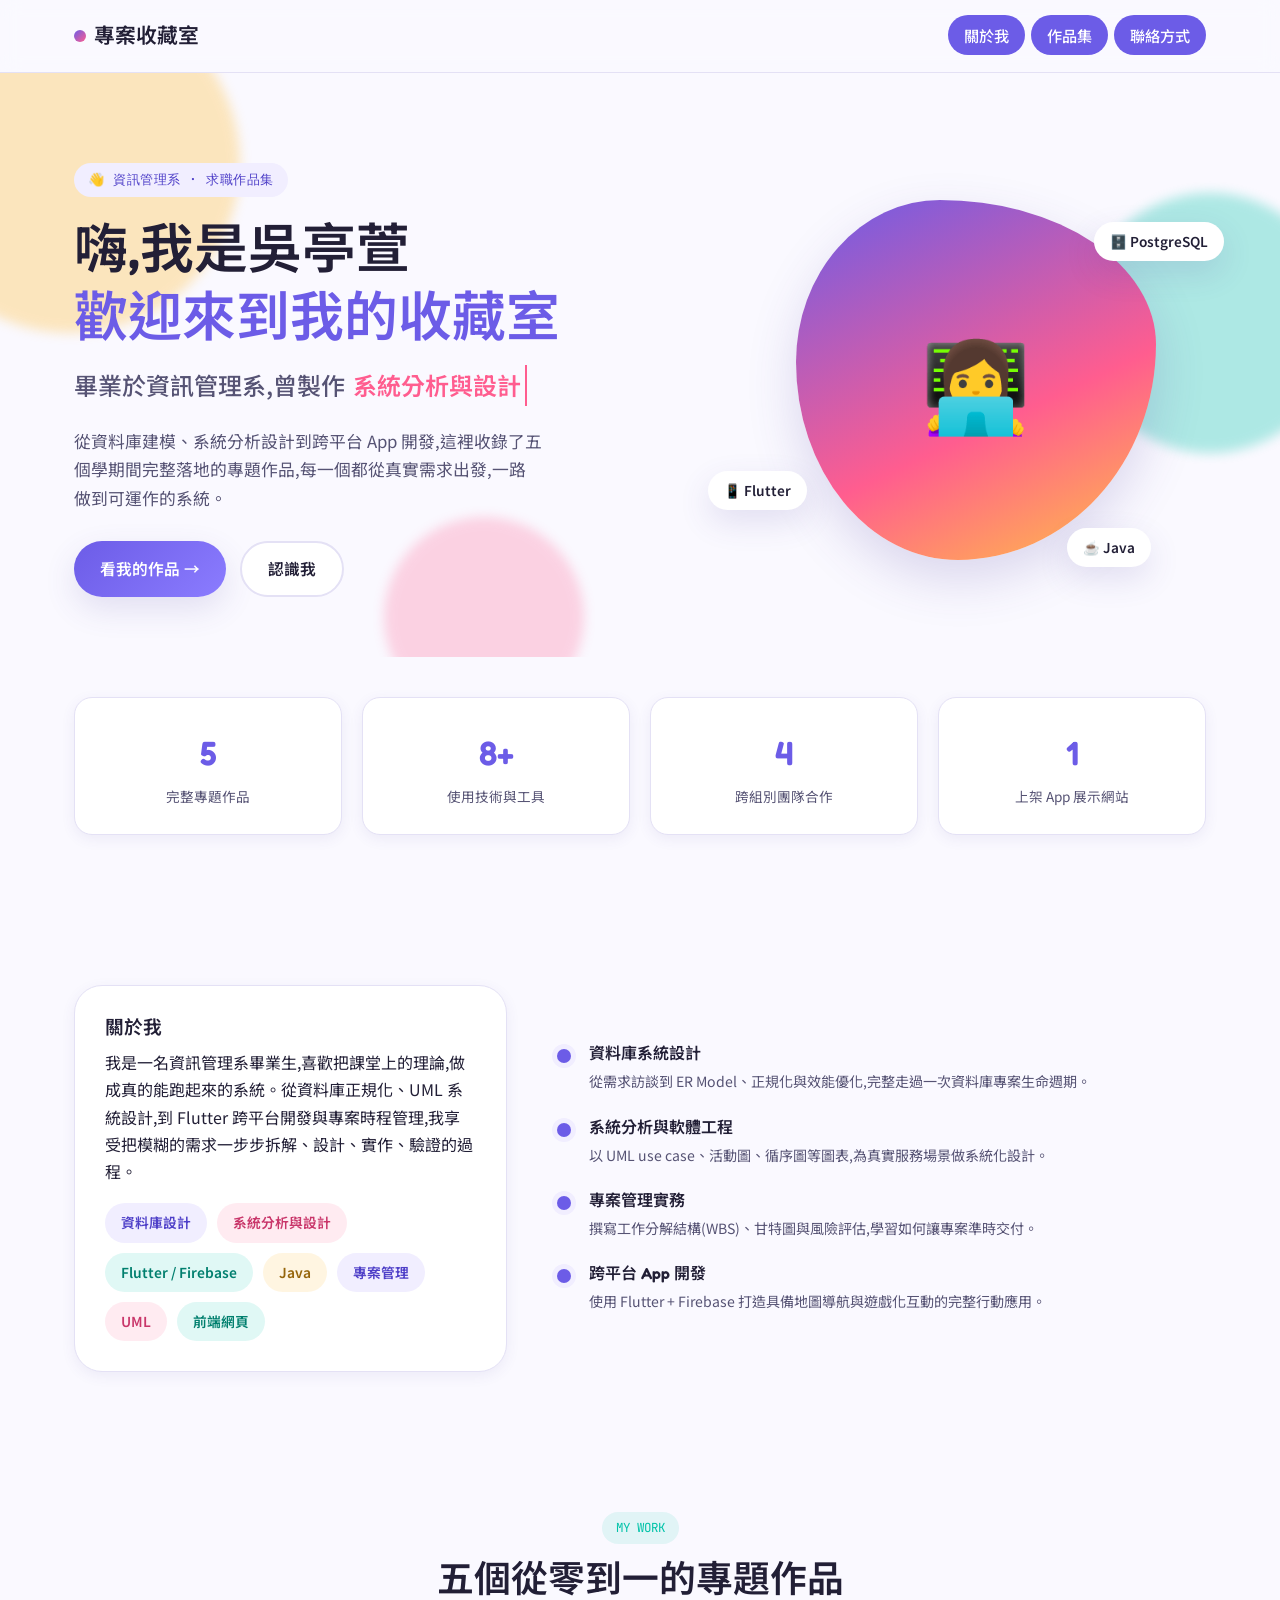
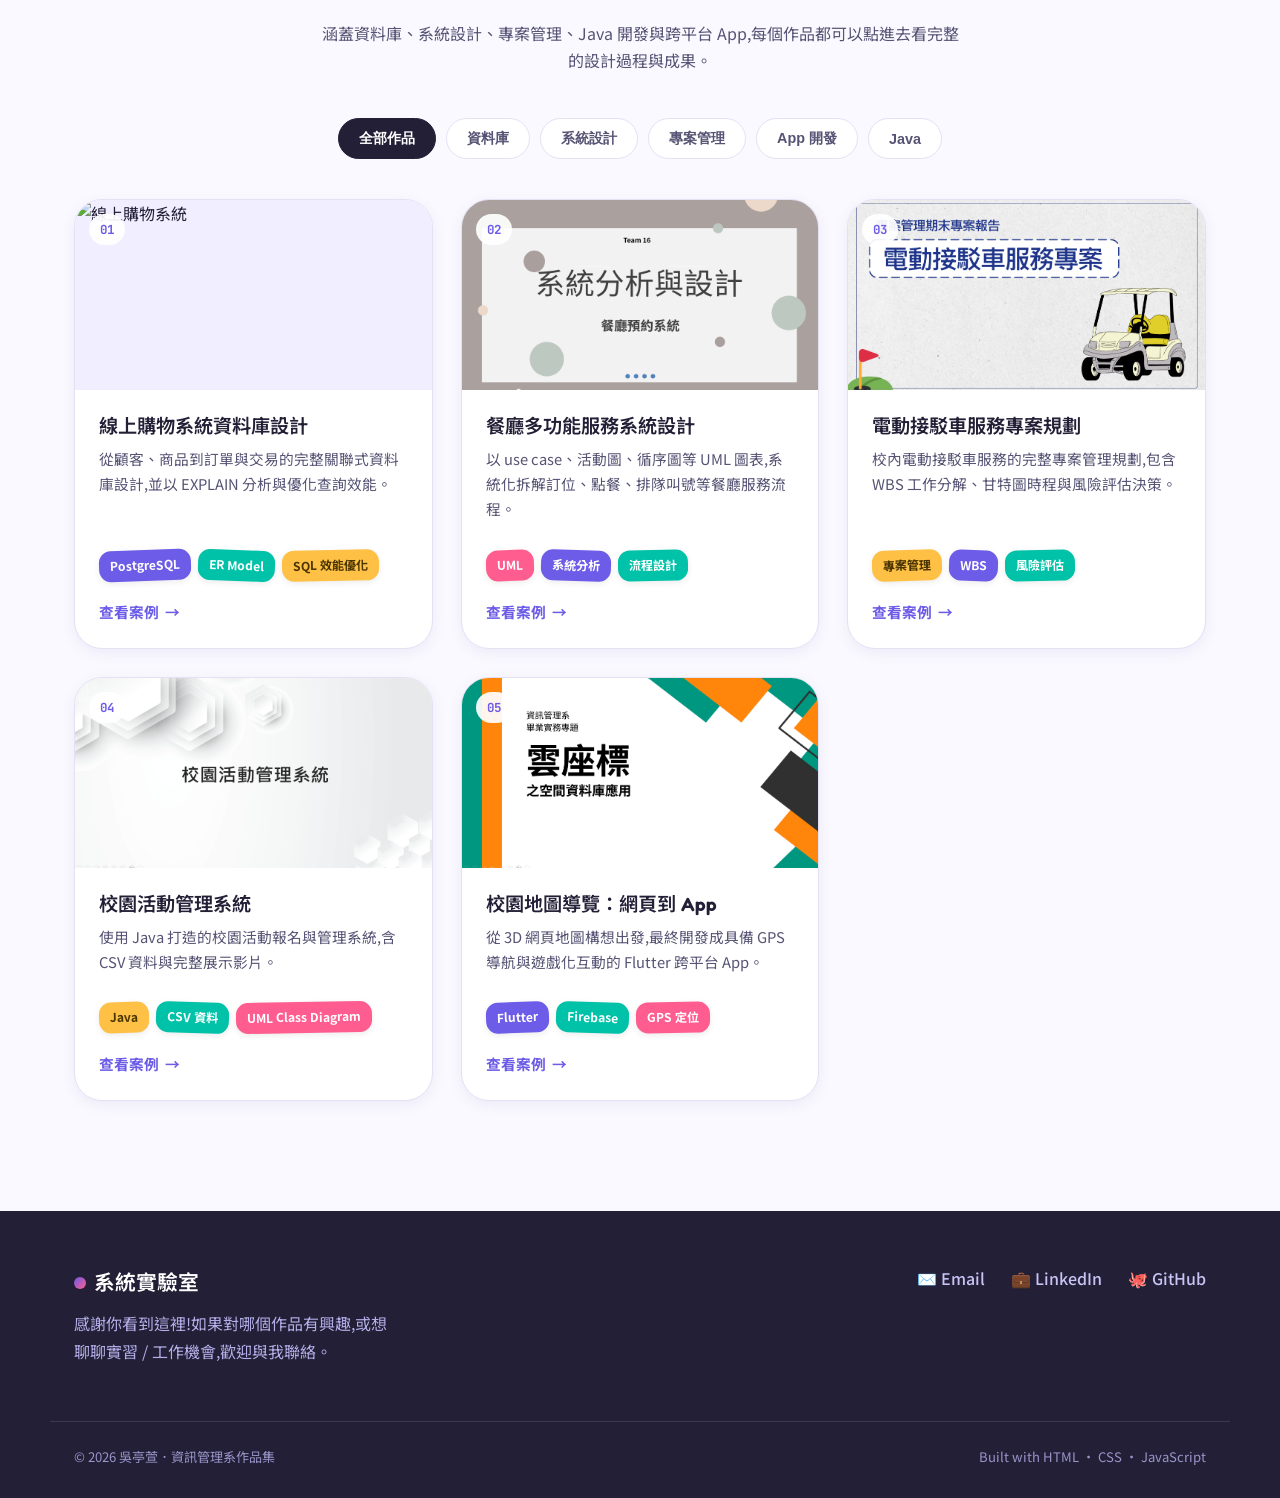
==== commit 0ef5d151: "Update index.html" ====
--- a/index.html
+++ b/index.html
@@ -42,7 +42,7 @@
       </div>
     </div>
     <div class="hero-visual">
-      <div class="avatar-card"><span class="emoji">🧑‍💻</span></div>
+      <div class="avatar-card"><span class="emoji">👩‍💻</span></div>
       <span class="floating-tag t1">🗄️ PostgreSQL</span>
       <span class="floating-tag t2">📱 Flutter</span>
       <span class="floating-tag t3">☕ Java</span>
